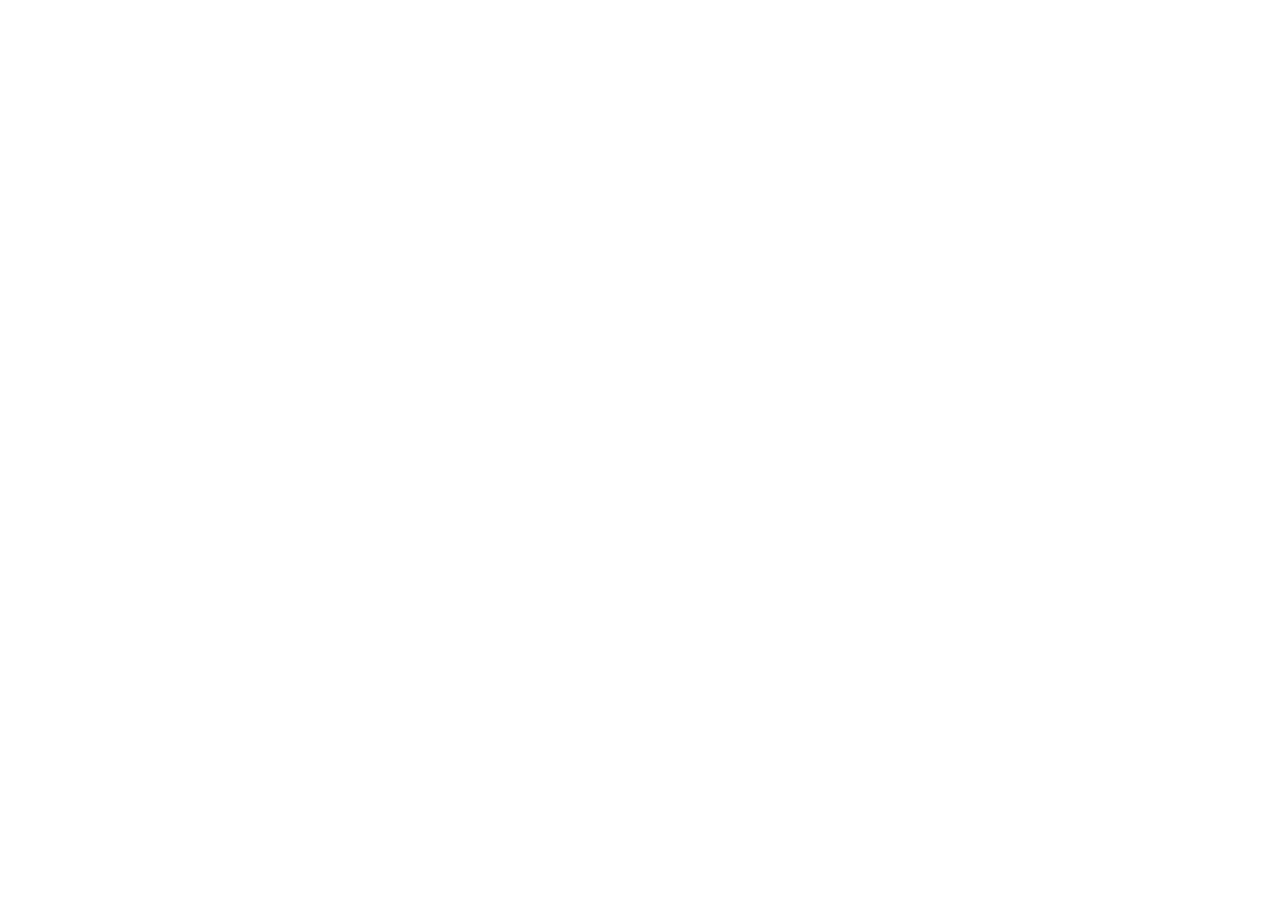
==== park.html @ 5f4cd7d2 "update css" ====
<!DOCTYPE html>
<html lang="en">
<head>
    <meta charset="UTF-8">
    <meta name="viewport" content="width=device-width, initial-scale=1.0">
    <title> Attractiepark Efteling - Bezoek een Wereld vol Wonderen</title>
    <link rel="shortcut icon" href="./images/favicon.png" type="image/x-icon">
</head>
<body>
    
</body>
</html>
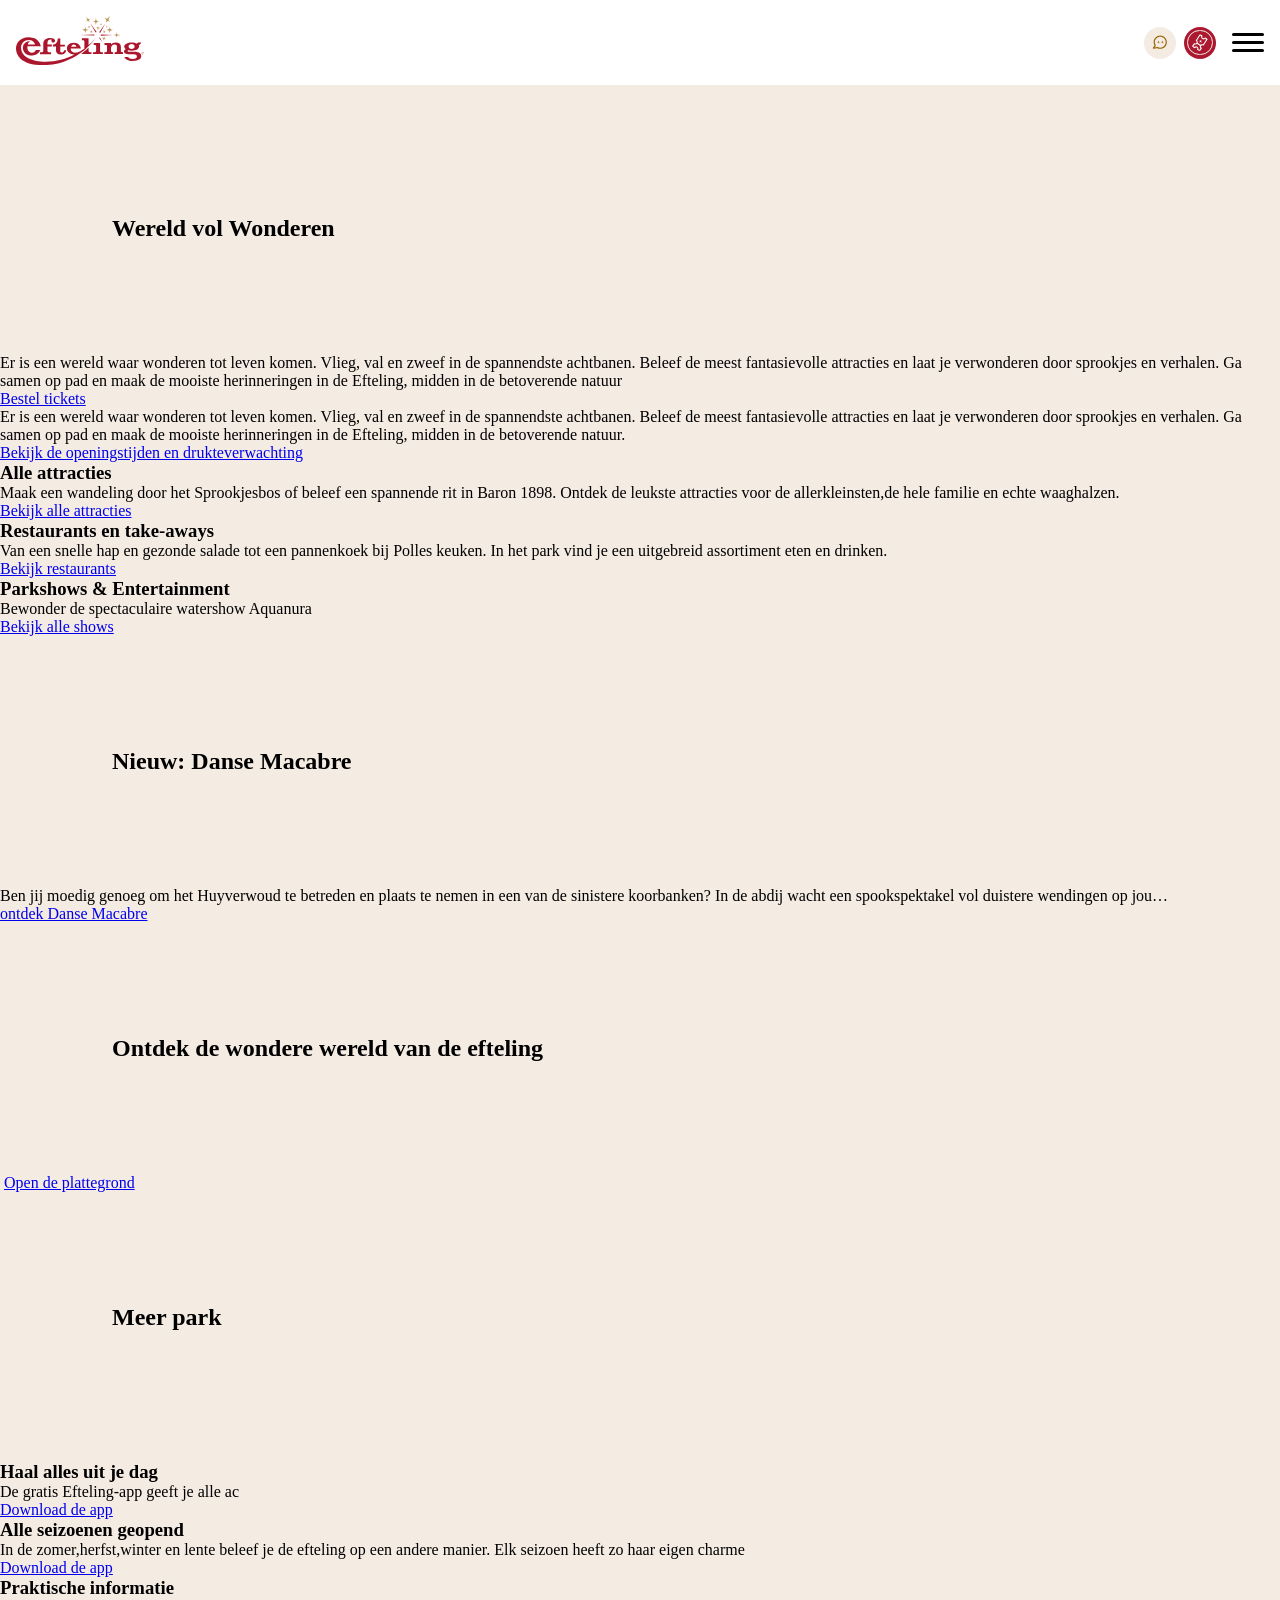
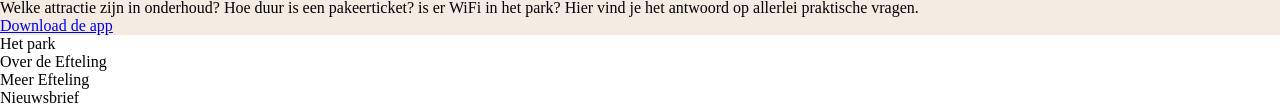
==== commit c9afc1f0: "update html" ====
--- a/park.html
+++ b/park.html
@@ -5,8 +5,112 @@
     <meta name="viewport" content="width=device-width, initial-scale=1.0">
     <title> Attractiepark Efteling - Bezoek een Wereld vol Wonderen</title>
     <link rel="shortcut icon" href="./images/favicon.png" type="image/x-icon">
+    <link rel="stylesheet" href="./styles/style.css">
 </head>
 <body>
+    <header>
+        <nav>
+          <a href="./">
+            <svg class="NavigationMobile_logo__nAhSs" xmlns="http://www.w3.org/2000/svg" viewBox="0 0 808.1 310.1" aria-label="Efteling Logo"><path d="M800.3 225c4.4 0 7.9 3.5 7.9 7.9s-3.5 7.9-7.9 7.9-7.9-3.5-7.9-7.9c0-4.3 3.5-7.9 7.9-7.9zm0 14.9c3.9 0 6.8-3.1 6.8-7 0-3.8-3-6.9-6.8-6.9-3.9 0-6.8 3.1-6.8 7-.1 3.8 2.9 6.9 6.8 6.9zm.1-6.5h-2v4.2h-1.1v-9.4h3.6c2.1 0 3.1.9 3.1 2.6 0 1.6-1.1 2.4-2.4 2.6l2.8 4.2h-1.3l-2.7-4.2zm-2-.9h2.3c1.2 0 2.2-.3 2.2-1.7 0-1.3-1.1-1.7-2.2-1.7h-2.3v3.4z" fill="#ac1f2d"></path><path d="M465.7 228.3h11v12h-65.3c16.1-11.6 28.8-23 47-40.9v21.3c-.1 4.2 3.5 7.6 7.3 7.6zm-314.2 12.6h69.3v-12.1h-14.5c-4.4 0-7.6-3.5-7.6-7.7v-28.4h27.4v-12h-27.4v-12.4c0-16.1 13.1-19.6 18.2-19.6 3.8 0 6.5 1 8 1.9-1 1.7-1.5 3.7-1.5 5.8 0 6.4 5.2 11.6 11.6 11.6 6.4 0 11.6-5.2 11.6-11.6 0-2.5-.8-4.7-2.1-6.6-2.9-5.3-11.3-11-28-11-21.4 0-44.5 9.5-44.2 36.3v46.1c0 2.7-2.3 7.6-7.7 7.6h-12.9v12.1zm81.7-47.9h19.3v26.8c0 11.6 10 23.9 28.6 23.9 20.1 0 35.3-11.3 35.3-26.3V216h-12.2l-.2 1.2c-.1.5-1.9 13-15.8 13-5.2 0-8.6-4.2-8.6-8.1V193c2.4 0 29.1.1 29.1.1V181h-29.1v-38.7h-3.3l-12.4-.1c-1.7 30.4-17.9 38.3-30.8 38.9V193zm557.7 61.5c-.5 26.2-41.5 29.7-57.4 29.3-21.8-.6-47.9-10.2-48.4-25.2h23.8c2.2 9 15.4 12.2 25.5 12.2 17.1 0 29-3.7 29-15.6 0-9-7.8-13.7-19.3-13.7-9.6-.1-27.5 0-35.4 0-22.4 0-27.1-10.6-27.1-18.3 0-10.3 11.7-14 11.7-14-6.2-3.9-10-10.1-10-16.2 0-14.5 21-26.3 47-26.3 12.8 0 24.3 2.9 32.8 7.5 0 0 .2.1.5.3 4.1-2.5 6.7-6.4 6.7-6.4h21.3s-3.9 9.9-16.2 17.8c1.1 2.1 1.8 4.5 1.8 7 0 14.5-15.7 26.3-47 26.3-7.7 0-15-1.1-21.5-2.9-5.3 1.5-5.2 9 2 9.2 8.7.2 20 .3 34.2.3 38.8-.1 46.3 15.3 46 28.7zm-80.2-61.8c0 8.5 8.6 15.4 19.3 15.4 10.6 0 19.3-6.9 19.3-15.4s-8.7-15.4-19.3-15.4c-10.6 0-19.3 6.9-19.3 15.4zM175.8 310C11 311.8.1 227.8 0 203.2c-.1-24.3 17.9-69.7 81.6-69.7 66 0 75.1 55.6 75 57.3H72.5c-4.3 30.2 13.8 41.8 28.9 41.8 11.2 0 20.8-8 24.1-17.3h27.9c-6.9 18.8-26.1 34.4-50.7 34.4-41.6 0-60.4-25.8-59.1-50.8 1.8-35.3 35.7-41.7 45.8-39.4-11.1 6-14.4 16.1-15.3 19.7h45.4c-.5-4.9-8.3-27.7-38.7-27.7-27.5 0-48.5 20-48.9 46.6-1.5 91.5 147.5 90.7 143.3 90.8 75.8 2 140.1-18.1 191.3-44.1l3.5-1.6c-3.5 1.6-48.5-2.6-48.5-37.6 0-17.1 9.8-37 44.3-37 38.7 0 43.3 34.4 43.3 34.8l.2 1.5h-63.4c0 .4-.1.9-.1 1.3 0 17.8 14.1 23.5 26.2 25.2 0 0 16 1.9 30.1-6.6 4.7-2.8 28.4-19.5 29.6-20.3V160c0-3.5-2.8-7.6-7.6-7.6h-7.9v-11.7H458l.1 43.1c29.3-25.3 45.1-45.5 45.1-45.5S393.2 307.8 175.8 310zm172.3-116.3h33.6c-1.2-3.8-5.5-14.3-16.2-14.3-12.3 0-16.2 10.5-17.4 14.3zm314.1 26.9v-27.7c0-14.8-13.1-25.1-33.1-25.1-15.6 0-24.9 7.5-29.1 11.5-.1-3.2-.4-8.8-.4-8.8h-41.1v12.3h8.6c4.5 0 7.6 3.6 7.6 7.6v30.3c0 3.7-3.2 7.6-7.6 7.6h-9.5v11.9h56v-12h-6.1c-4.2 0-7.6-3.5-7.6-7.6v-17.3c0-12.6 10.4-22.9 23.3-22.9 12.1 0 13.9 9.3 14 10.5v29.9c0 3.8-3.2 7.4-7.6 7.4h-6.9v12h53.1v-11.9h-5.7c-4.6 0-7.9-3.4-7.9-7.7zm-131.3-.1v-49.9h-40.6l.1 12.1h7.8c4.7 0 7.7 3.9 7.7 7.6v30.3c0 4-3.5 7.6-7.3 7.6h-12.8v12h63.1v-12h-10.6c-2.8 0-7.4-2.3-7.4-7.7zm-1-85.5c-1.5 1.5-3.2 2.7-5 3.7l20.5 27.3-15.5-31zm-62.5-91.3l35.6 60.5c1.9-1.5 4.1-2.6 6.5-3.3l-42.1-57.2zm68 80.7l76.1-3.9-76-3.4c.2 1.1.3 2.3.3 3.5 0 1.3-.1 2.5-.4 3.8zm-40.3-7.2l-90.3 3.2 90.2 3.3c-.2-1-.3-2-.3-3.1.2-1.2.3-2.3.4-3.4zm35.7-10.1L564 47l-39 55.5c2.2 1.2 4.1 2.7 5.8 4.6z" fill="#ac162c"></path><path d="M615.4 120.5l14.1-3.1c1.8-.5 2.3-2 3.7-6.7l1.7-7.3 1.5 7.4c1.2 4.8 4 6.3 5.7 6.8l16.1 3.2-16.2 2.7c-1.8.4-4.6 1.8-5.9 6.6l-1.7 7.2-1.5-7.3c-1.2-4.9-1.7-6.2-3.4-6.7l-14.1-2.8zM440.7 34.4l7.1-2.5c4.8-1.5 6.3-1.9 7.6-.7l9.1 8.6-4.1-11.8c-.5-1.8.4-2.9 3.8-6.5l5.2-5.3-7 2.5c-4.8 1.5-7.5-.1-8.8-1.4l-11.1-12 6.2 15.2c.5 1.8.8 4.9-2.6 8.6l-5.4 5.3zm130.1-5.8l-4 14 10.1-10c1.7-1.6 4.1-1.9 9.3.4l8.7 3.2-6.5-6.6c-4.2-4.6-3.7-8.5-3-10.7L593.3 0l-14 14.9c-1.7 1.6-5.1 3.5-11 1.6l-8.8-3.3 6.6 6.7c3.7 3.7 5.3 5.7 4.7 8.7zM437.5 65.2c-2 19.4-3.6 21-22.9 22.9 19.4 2 21 3.6 22.9 23 2-19.4 3.6-21 23-23-19.4-2-21-3.6-23-22.9zm154.4 0c-2 19.4-3.6 21-22.9 22.9 19.4 2 21 3.6 22.9 23 2-19.4 3.6-21 23-23-19.4-2-21-3.6-23-22.9zm-87.4-54.8c-2.1 20.3-3.8 22-24.1 24.1 20.3 2.1 22 3.8 24.1 24.1 2.1-20.3 3.8-22 24.1-24.1-20.3-2.1-22-3.8-24.1-24.1zm57.4 117.7c-6.9 11.3-8.3 11.8-20.8 7.4 11.3 6.9 11.8 8.3 7.4 20.8 6.9-11.3 8.3-11.8 20.8-7.4-11.3-6.9-11.8-8.3-7.4-20.8zm-80.2-41.4c-5.8 9.9-7.1 10.4-17.9 6.7 9.9 5.8 10.4 7.1 6.7 17.9 5.8-9.9 7.1-10.4 17.9-6.7-9.9-5.8-10.4-7-6.7-17.9zm63.1 17.9c10.9-3.7 12.1-3.2 18 6.7-3.7-10.9-3.2-12.1 6.7-17.9-10.9 3.7-12.1 3.2-17.9-6.7 3.5 10.9 3.1 12.1-6.8 17.9zm3.4-51.8c-9.2-1-9.9-1.7-10.8-10.9-1 9.2-1.7 9.9-10.9 10.8 9.2 1 9.9 1.7 10.8 10.9 1-9.2 1.7-9.9 10.9-10.8zm35.5 15.5c-8.4-.9-9.1-1.6-9.9-10-.9 8.4-1.6 9.1-10 9.9 8.4.9 9.1 1.6 9.9 10 .9-8.4 1.6-9.1 10-9.9zm-111.5.9c-9.2-1-9.9-1.7-10.8-10.9-1 9.2-1.7 9.9-10.9 10.8 9.2 1 9.9 1.7 10.8 10.9 1-9.2 1.7-9.9 10.9-10.8zm45.2-9.9c-1.4 13.1-2.5 14.2-15.7 15.5 13.1 1.4 14.2 2.5 15.5 15.7 1.4-13.2 2.5-14.2 15.7-15.5-13.2-1.4-14.2-2.5-15.5-15.7z" fill="#be955b"></path></svg>
+          </a>
+          <ul>
+            <li>
+              <button>
+                <svg xmlns="http://www.w3.org/2000/svg" viewBox="0 0 24 24" role="presentation" fill="currentColor" data-testid="icon-chat" class="Icon_icon__Mvz3W Icon_iconSizeM__lfCds"><path d="M10.34 8.75c-.22 1.96-.38 2.12-2.34 2.31 1.96.21 2.12.37 2.3 2.34.22-1.96.38-2.12 2.34-2.31-1.96-.21-2.12-.37-2.3-2.34m4.92.04c-.22 1.96-.38 2.12-2.34 2.31 1.96.21 2.12.37 2.3 2.34.22-1.96.38-2.12 2.34-2.31-1.96-.21-2.12-.37-2.3-2.34"></path><path d="M12.56 3C8.01 3 4.3 6.71 4.3 11.27c0 1.46.38 2.88 1.11 4.13l-2.25 2.92c-.19.25-.21.58-.05.85.14.23.38.36.64.36.04 0 .09 0 .13-.01l4.93-.89c1.16.59 2.45.9 3.75.9 4.56 0 8.27-3.71 8.27-8.27S17.12 3 12.56 3m0 15.03c-1.14 0-2.27-.29-3.27-.84a.8.8 0 0 0-.36-.09c-.04 0-.09 0-.13.01l-3.27.59 1.38-1.8c.2-.25.21-.61.03-.87a6.73 6.73 0 0 1-1.14-3.76c0-3.73 3.04-6.77 6.77-6.77s6.77 3.04 6.77 6.77-3.04 6.77-6.77 6.77z"></path></svg>
+              </button>
+            </li>
+            <li>
+              <button>
+              <svg xmlns="http://www.w3.org/2000/svg" viewBox="0 0 24 24"  focusable="false"   role="presentation" fill="currentColor" data-testid="icon-ticket" class="Icon_icon__Mvz3W Icon_iconSizeM__lfCds">
+                <path fill-rule="evenodd" d="m19.785 4.653 2.66 1.7.01-.02c.35.23.45.69.23 1.04l-5.19 8.12c-.22.35-.68.46-1.02.24a1.86 1.86 0 0 0-2.59.56c-.27.42-.36.91-.25 1.4.1.49.39.9.81 1.17a.75.75 0 0 1 .23 1.04l-2.38 3.72a.75.75 0 0 1-.47.33c-.05.02-.11.02-.16.02-.14 0-.28-.04-.4-.12l-2.67-1.71a.746.746 0 0 1-.27-.96c.35-.72.3-1.6-.24-2.18-.83-.89-2.21-.75-2.88.19-.23.31-.67.37-.99.16l-2.67-1.71a.76.76 0 0 1-.23-1.04l2.38-3.7c.22-.35.68-.46 1.02-.24a1.86 1.86 0 0 0 2.59-.56c.27-.42.36-.91.25-1.4s-.4-.91-.83-1.18a.75.75 0 0 1-.21-1.03l5.19-8.12a.74.74 0 0 1 1.03-.23l2.66 1.71c.34.22.46.68.24 1.02-.57.86-.32 2.02.55 2.58.42.27.91.36 1.4.25s.9-.4 1.17-.82a.74.74 0 0 1 1.03-.23m-9.29 16.93.08.05h-.01c.47.3 1.1.16 1.4-.31l.68-1.06c.22-.33.23-.75 0-1.09s-.4-.73-.49-1.15q-.12-.54-.06-1.08c.05-.5-.15-.98-.57-1.25l-2.71-1.73c-.42-.28-.94-.26-1.37 0-.3.18-.64.32-1 .4-.42.09-.84.11-1.25.04a1 1 0 0 0-.99.45l-.68 1.07c-.3.47-.16 1.1.31 1.4l.08.05c.33.21.73.22 1.06.02a3.37 3.37 0 0 1 3.54.04c1.1.7 1.66 1.96 1.52 3.2-.04.38.14.75.46.95m5.48-7.6c.39.06.78-.12.99-.45v-.01l3.49-5.46c.3-.47.16-1.1-.31-1.4a.96.96 0 0 0-1.09 0 3.37 3.37 0 0 1-3.68.04 3.35 3.35 0 0 1-1.51-3.35c.06-.39-.12-.78-.45-1-.47-.3-1.1-.16-1.4.31l-3.49 5.46c-.22.33-.23.75 0 1.09s.4.73.49 1.15q.12.54.06 1.08c-.05.5.15.98.57 1.25l2.71 1.73c.42.28.94.26 1.37 0 .3-.18.64-.32 1-.4.42-.09.84-.11 1.25-.04M10.5 8.381c2.246 1.154 2.531 1.092 4.12-.881-1.155 2.246-1.093 2.543.88 4.12-2.246-1.155-2.531-1.093-4.12.88 1.155-2.246 1.093-2.543-.88-4.12" clip-rule="evenodd"></path>
+              </svg>
+            </button>
+            </li>
+          </ul>
+          <!-- Hamburger button -->
+          <button>
+            <!-- Streepjes voor de hamburgermenu -->
+            <span>
+            </span>
+            <span>
+            </span>
+            <span>
+            </span>
+          </button>
+        </nav>
+      
+        </header>
     
 </body>
+<body>
+    <img src="" alt="">
+    
+    <h2>Wereld vol Wonderen</h2>
+    <p> Er is een wereld waar wonderen tot leven komen. Vlieg, val en zweef in de spannendste achtbanen. Beleef de meest fantasievolle attracties en laat je verwonderen door sprookjes en verhalen. Ga samen op pad en maak de mooiste herinneringen in de Efteling, midden in de betoverende natuur </p>
+        <a href="https://example.com">Bestel tickets</a>
+        <img src="" alt="">
+        <P>Er is een wereld waar wonderen tot leven komen. Vlieg, val en zweef in de spannendste achtbanen. Beleef de meest fantasievolle attracties en laat je verwonderen door sprookjes en verhalen. Ga samen op pad en maak de mooiste herinneringen in de Efteling, midden in de betoverende natuur.</P>
+        <a href="https://example.com">Bekijk de openingstijden en drukteverwachting</a>
+    
+        <img src="" alt="">
+        <h3>Alle attracties</h3>
+        <P>Maak een wandeling door het Sprookjesbos of beleef een spannende rit in Baron 1898. Ontdek de leukste attracties voor de allerkleinsten,de hele familie en echte waaghalzen.</P>
+        <a href="https://example.com">Bekijk alle attracties</a>
+    
+        <img src="" alt="">
+        <h3>Restaurants en take-aways</h3>
+        <p>Van een snelle hap en gezonde salade tot een pannenkoek bij Polles keuken. In het park vind je een uitgebreid assortiment eten en drinken.</p>
+        <a href="https://example.com">Bekijk restaurants</a>
+    
+        <img src="" alt="">
+        <h3>Parkshows & Entertainment </h3>
+        <p>Bewonder de spectaculaire watershow Aquanura </p>
+        <a href="https://example.com">Bekijk alle shows</a>
+    
+        <img src="" alt="">
+        <h2>Nieuw: Danse Macabre</h2>
+        <p>Ben jij moedig genoeg om het Huyverwoud te betreden en plaats te nemen in een van de sinistere koorbanken? In de abdij wacht een spookspektakel vol duistere wendingen op jou…</p>
+        <a href="https://example.com">ontdek Danse Macabre</a>
+    
+    
+    
+    
+    
+    
+        <h2>Ontdek de wondere wereld van de efteling</h2>
+        <img src="" alt="">
+        <a href="https://example.com">Open de plattegrond</a>
+    
+        <h2> Meer park</h2>
+    
+     <img src="" alt="">
+    <h3>Haal alles uit je dag</h3>
+    <p>De gratis Efteling-app geeft je alle ac</p>
+    <a href="https://example.com">Download de app</a>
+    
+    <img src="" alt="">
+    <h3>Alle seizoenen geopend</h3>
+    <p>In de zomer,herfst,winter en lente beleef je de efteling op een andere manier. Elk seizoen heeft zo haar eigen charme</p>
+    <a href="https://example.com">Download de app</a>
+    
+    <img src="" alt="">
+    <h3>Praktische informatie</h3>
+    <p>Welke attractie zijn in onderhoud? Hoe duur is een pakeerticket? is er WiFi in het park? Hier vind je het antwoord op allerlei praktische vragen.</p>
+    <a href="https://example.com">Download de app</a>
+    </body>
+    
+    <footer>
+        <section>
+            <ul>
+              <li><a>Het park</a></li>
+              <li><a>Over de Efteling</a></li>
+              <li><a>Meer Efteling</a></li>
+              <li><a>Nieuwsbrief</a></li>
+            </ul>
+          </section>
+    </footer>
+    
+    
+    
+    
 </html>
--- a/styles/style.css
+++ b/styles/style.css
@@ -0,0 +1,143 @@
+/**************/
+/* CSS REMEDY */
+/**************/
+*,
+*::after,
+*::before {
+  box-sizing: border-box;
+  margin: 0;
+  padding: 0;
+}
+
+h2 {
+  margin: 7rem;
+}
+
+/*********************/
+/* CUSTOM PROPERTIES */
+/*********************/
+:root {
+  /* startje */
+  --color-text: #111;
+  --color-background: #eee;
+  --color-gold: #996605;
+  --color-beige: #fcf5ed;
+}
+
+img {
+  max-width: 100%;
+}
+
+section:nth-of-type(1) figure img {
+  width: 40vw;
+}
+
+section article:nth-of-type(1) img ul {
+  padding: 0;
+}
+
+li {
+  list-style-type: none;
+}
+section:nth-of-type(2) figure img {
+  width: 40vw;
+}
+
+/****************/
+/* JOUW STYLING */
+/****************/
+
+/* jouw code */
+
+body {
+  background-color: #f4ebe3;
+}
+footer {
+  background-color: white;
+}
+
+header nav {
+  display: flex;
+  width: 100%;
+  background-color: var(--color-background);
+  align-items: center;
+  padding: 1rem;
+  background-color: white;
+}
+header nav a {
+  width: 8rem;
+  display: block;
+}
+
+header nav ul {
+  display: flex;
+  margin-left: auto;
+  gap: 0.5rem;
+}
+
+header nav ul li button {
+  width: 2rem;
+  border: none;
+  display: flex;
+  align-items: center;
+}
+header nav ul li button {
+  border-radius: 30px;
+  padding: 0.2rem;
+}
+
+header nav ul li:nth-of-type(1) button {
+  background-color: #f4ebe3;
+}
+header nav ul li:nth-of-type(2) button {
+  background-color: #ac182d;
+}
+header nav ul li button svg {
+  padding: 0.2rem;
+  border-radius: 30px;
+}
+header nav ul li:nth-of-type(2) button svg {
+  fill: white;
+  border: solid 1px var(--color-background);
+}
+header nav ul li:nth-of-type(1) button svg {
+  fill: var(--color-gold);
+}
+header nav > button {
+  width: 2rem;
+  aspect-ratio: 1/1;
+  margin-left: 1rem;
+  display: flex;
+  flex-direction: column;
+  justify-content: center;
+  gap: 0.3rem;
+  background-color: transparent;
+  border: none;
+}
+header nav > button span {
+  display: block;
+  width: 100%;
+  height: 0.2rem;
+  background-color: black;
+  border-radius: 1rem;
+}
+figure {
+  display: flex;
+  gap: 1rem;
+}
+section:nth-of-type(2) ul {
+  display: flex;
+  overflow: scroll;
+  gap:3rem;
+  
+}
+section:nth-of-type(2) ul li {
+	width: 20rem;
+	flex-shrink: 0;
+  }
+
+section:nth-of-type(2) ul li img {
+height: 10rem;
+width: 100%;
+object-fit: cover;
+}
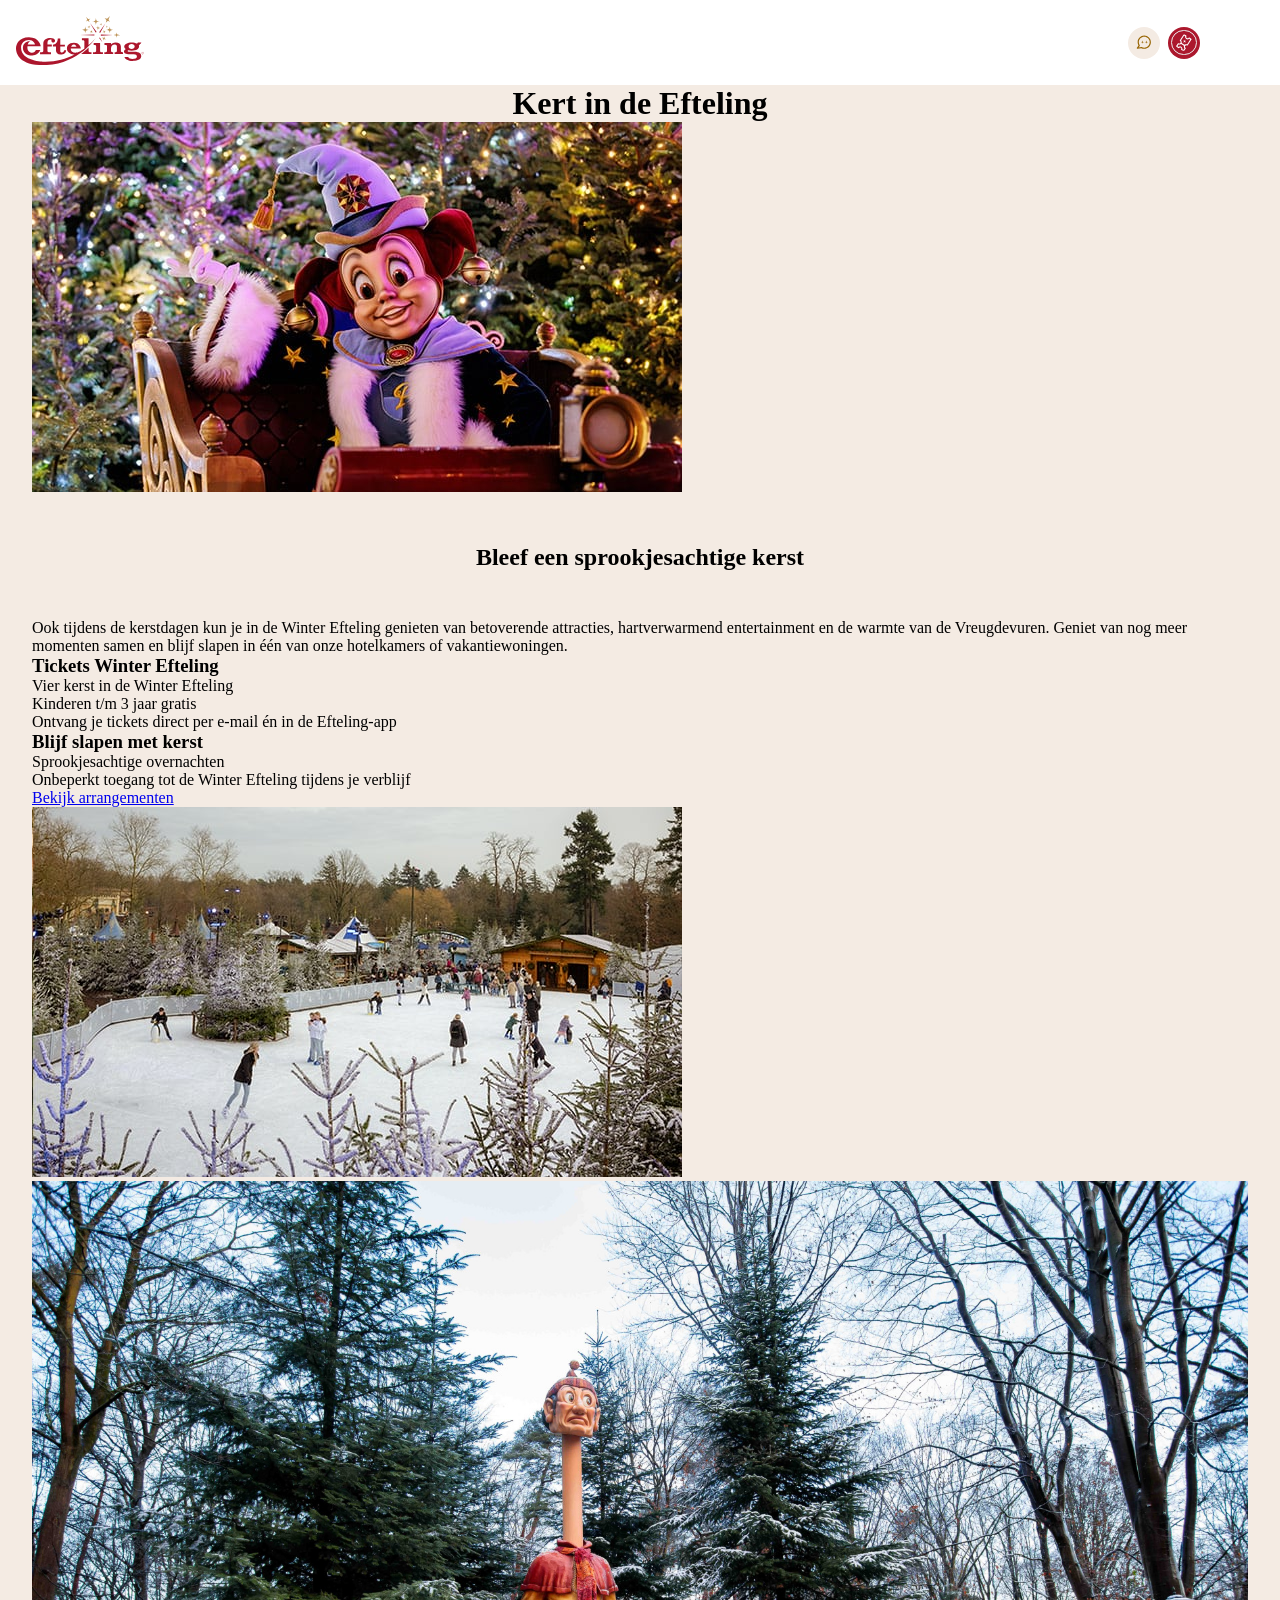
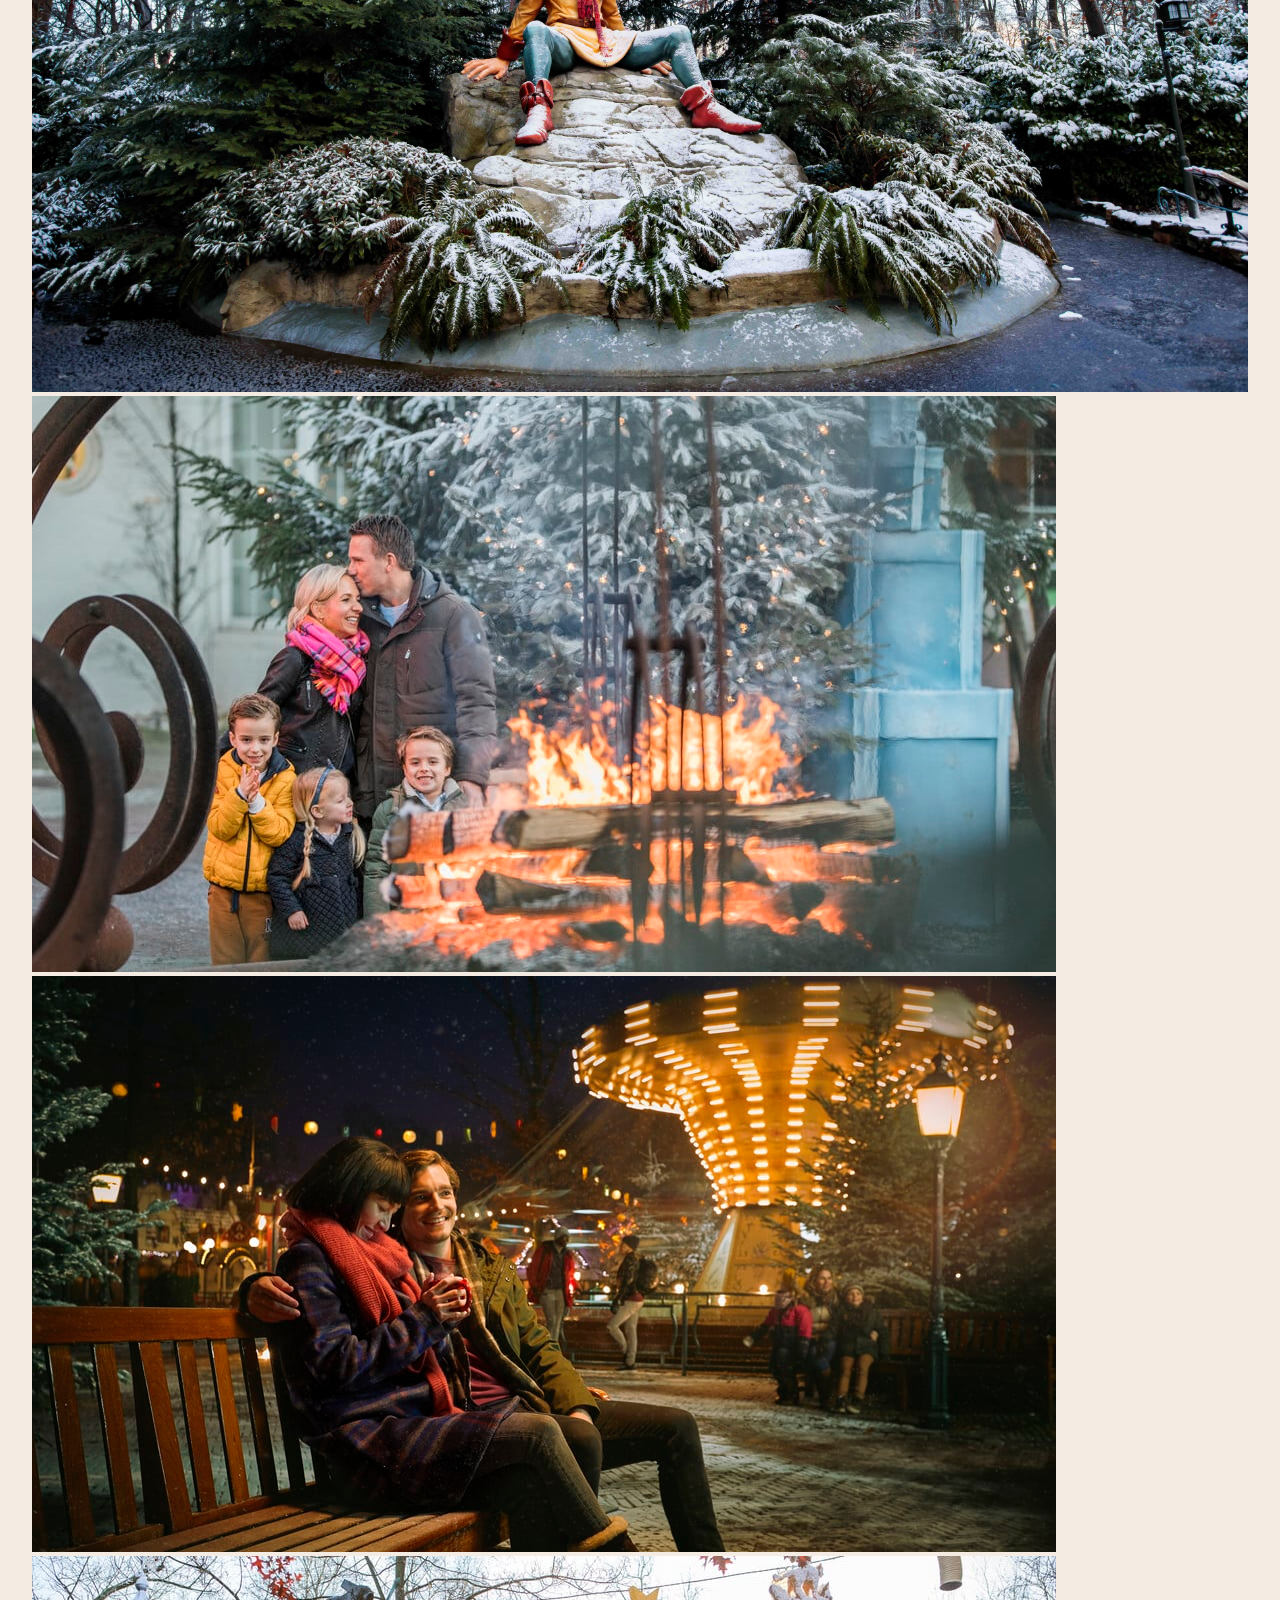
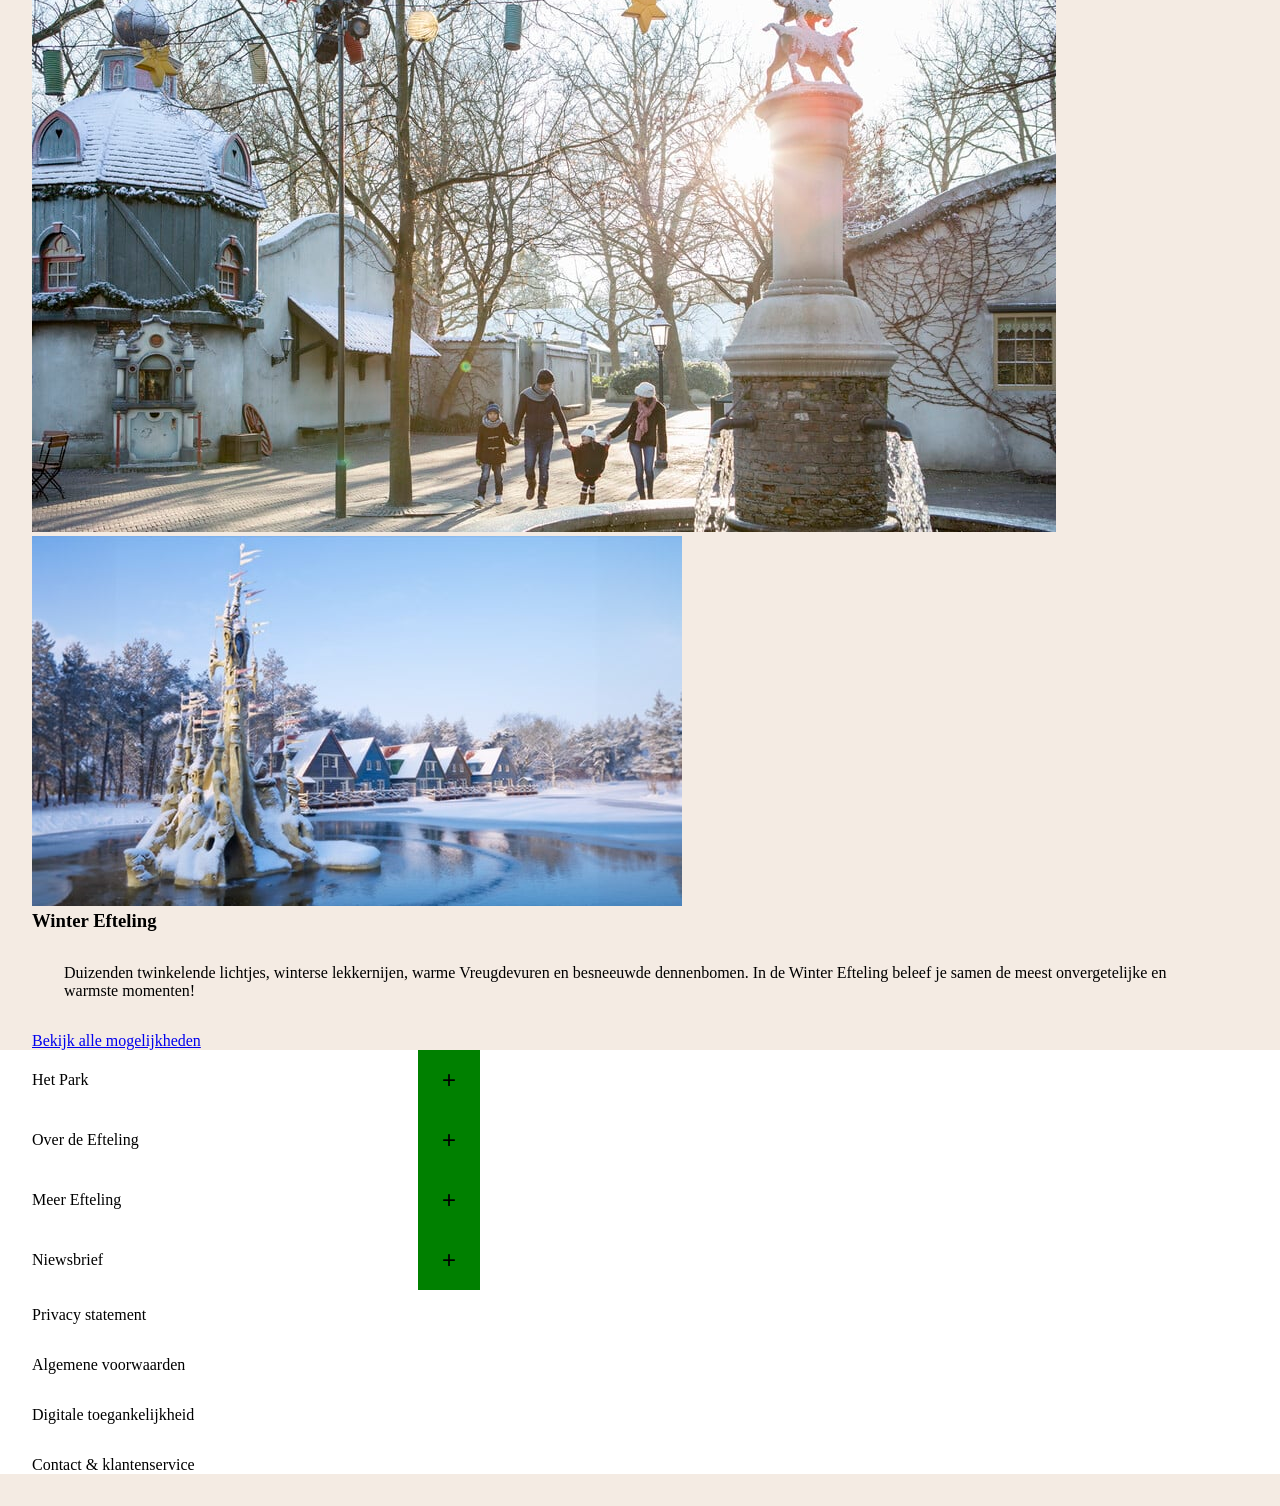
==== commit 5b0d3128: "update html" ====
--- a/park.html
+++ b/park.html
@@ -7,7 +7,7 @@
     <link rel="shortcut icon" href="./images/favicon.png" type="image/x-icon">
     <link rel="stylesheet" href="./styles/style.css">
 </head>
-<body>
+<body class="kerstefteling">
     <header>
         <nav>
           <a href="./">
@@ -41,76 +41,129 @@
       
         </header>
     
-</body>
-<body>
-    <img src="" alt="">
+
+<body class="eftelingkerst">
+   <main>
+
+<h1> Kert in de Efteling</h1>
+<img src="images/efteling-pardoes.jpeg" alt="" />
+
+<section>
+<h2> Bleef een sprookjesachtige kerst </h2>
+<p>
+  Ook tijdens de kerstdagen kun je in de Winter Efteling genieten van betoverende attracties, hartverwarmend entertainment en de warmte van de Vreugdevuren. Geniet van nog meer momenten samen en blijf slapen in één van onze hotelkamers of vakantiewoningen.
+</p>
+
+<article>
+<h3> Tickets Winter Efteling</h3>
+<p>Vier kerst in de Winter Efteling<p>
+  <p>Kinderen t/m 3 jaar gratis</p>
+  <p>Ontvang je tickets direct per e-mail én in de Efteling-app</p>
+</article>
+
+<article></article>
+  <h3>Blijf slapen met kerst</h3>
+  <p> Sprookjesachtige overnachten</p>
+  <p>Onbeperkt toegang tot de Winter Efteling tijdens je verblijf</p>
+  <a href="https://example.com">Bekijk arrangementen</a>
+</article>
+</section>
+
+<Section>
+  <img src="images/efteling-ijsbaan.jpg" alt="" />
+  <img src="images/efteling-langnek.jpg" alt="" />
+  <img src="images/efteling-kampvuur.jpeg" alt="" />
+  <img src="images/efteling-samen.jpeg" alt="" />
+  <img src="images/efteling-familie.jpg" alt="" />
+  <img src="images/efteling-huizen.jpg" alt="" />
+</Section>
+
+<section>
+<h3>Winter Efteling</h3>
+<p>Duizenden twinkelende lichtjes, winterse lekkernijen, warme Vreugdevuren en besneeuwde dennenbomen. In de Winter Efteling beleef je samen de meest onvergetelijke en warmste momenten!</p>
+<a href="https://example.com">Bekijk alle mogelijkheden</a>
+</section>
+   </main>
+   
     
-    <h2>Wereld vol Wonderen</h2>
-    <p> Er is een wereld waar wonderen tot leven komen. Vlieg, val en zweef in de spannendste achtbanen. Beleef de meest fantasievolle attracties en laat je verwonderen door sprookjes en verhalen. Ga samen op pad en maak de mooiste herinneringen in de Efteling, midden in de betoverende natuur </p>
-        <a href="https://example.com">Bestel tickets</a>
-        <img src="" alt="">
-        <P>Er is een wereld waar wonderen tot leven komen. Vlieg, val en zweef in de spannendste achtbanen. Beleef de meest fantasievolle attracties en laat je verwonderen door sprookjes en verhalen. Ga samen op pad en maak de mooiste herinneringen in de Efteling, midden in de betoverende natuur.</P>
-        <a href="https://example.com">Bekijk de openingstijden en drukteverwachting</a>
+   
     
-        <img src="" alt="">
-        <h3>Alle attracties</h3>
-        <P>Maak een wandeling door het Sprookjesbos of beleef een spannende rit in Baron 1898. Ontdek de leukste attracties voor de allerkleinsten,de hele familie en echte waaghalzen.</P>
-        <a href="https://example.com">Bekijk alle attracties</a>
-    
-        <img src="" alt="">
-        <h3>Restaurants en take-aways</h3>
-        <p>Van een snelle hap en gezonde salade tot een pannenkoek bij Polles keuken. In het park vind je een uitgebreid assortiment eten en drinken.</p>
-        <a href="https://example.com">Bekijk restaurants</a>
-    
-        <img src="" alt="">
-        <h3>Parkshows & Entertainment </h3>
-        <p>Bewonder de spectaculaire watershow Aquanura </p>
-        <a href="https://example.com">Bekijk alle shows</a>
-    
-        <img src="" alt="">
-        <h2>Nieuw: Danse Macabre</h2>
-        <p>Ben jij moedig genoeg om het Huyverwoud te betreden en plaats te nemen in een van de sinistere koorbanken? In de abdij wacht een spookspektakel vol duistere wendingen op jou…</p>
-        <a href="https://example.com">ontdek Danse Macabre</a>
+   <footer>
+    <section>
+      <details>
+        <summary>Het Park
+         <button>+</button>
+        </summary>
+         <ul>  
+           <li><a href="/">Attracties</a></li>
+           <li><a href="/">Openingstijden & drukte</a></li>
+           <li><a href="/">Prijsinformatie</a></li>
+           <li><a href="/">Abonnementen</a></li>
+           <li><a href="/">Groepe & schoolreizen</a></li>
+         </ul>
+     </details>
+    </section>
+
+    <section>
+      <details>
+        <summary>Over de Efteling 
+         <button>+</button>
+        </summary>
+         <ul>  
+           <li><a href="/">Ons verhaal</a></li>
+           <li><a href="/">Geschiedenis</a></li>
+           <li><a href="/">Organisatie</a></li>
+           <li><a href="/">Werken bij de Efteling</a></li>
+           <li><a href="/">Auditieoproepen</a></li>
+           <li><a href="/">Vacatures</a></li>
+           <li><a href="/">Adres & route</a></li>
+           <li><a href="/">Pers</a></li>
+          
+         </ul>
+     </details>
+    </section>
+    <section>
+      <details>
+        <summary>Meer Efteling
+         <button>+</button>
+        </summary>
+         <ul>  
+           <li><a href="/">Efteling Theater</a></li>
+           <li><a href="/">Efteling Evenementen </a></li>
+           <li><a href="/">Efteling Kids website</a></li>
+           <li><a href="/">Efteling Kids radio</a></li>
+           <li><a href="/">Efteling Kids radio</a></li>
+           <li><a href="/">Efteling apps</a></li>
+           <li><a href="/">Efteling Blog</a></li>
+         </ul>
+     </details>
+    </section>
+
+    <section>
+      <details>
+        <summary>Niewsbrief
+         <button>+</button>
+        </summary>
+         <ul>  
+           <li><p href="/">Het parkt</p></li>
+           <li><a href="/">Over de Efteling</a></li>
+           <li><a href="/">Meer Efteling</a></li>
+           <li><a href="/">Niewsbrief</a></li>
+         </ul>
+     </details>
+    </section>
+
+    <section>
+      <ul>
+      <li><a>Privacy statement</a></li>
+      <li><a>Algemene voorwaarden</a></li>
+      <li><a>Digitale toegankelijkheid</a></li>
+      <li><a>Contact & klantenservice</a></li>
+    </ul>
+    </section>
+  </footer>
     
     
     
-    
-    
-    
-        <h2>Ontdek de wondere wereld van de efteling</h2>
-        <img src="" alt="">
-        <a href="https://example.com">Open de plattegrond</a>
-    
-        <h2> Meer park</h2>
-    
-     <img src="" alt="">
-    <h3>Haal alles uit je dag</h3>
-    <p>De gratis Efteling-app geeft je alle ac</p>
-    <a href="https://example.com">Download de app</a>
-    
-    <img src="" alt="">
-    <h3>Alle seizoenen geopend</h3>
-    <p>In de zomer,herfst,winter en lente beleef je de efteling op een andere manier. Elk seizoen heeft zo haar eigen charme</p>
-    <a href="https://example.com">Download de app</a>
-    
-    <img src="" alt="">
-    <h3>Praktische informatie</h3>
-    <p>Welke attractie zijn in onderhoud? Hoe duur is een pakeerticket? is er WiFi in het park? Hier vind je het antwoord op allerlei praktische vragen.</p>
-    <a href="https://example.com">Download de app</a>
-    </body>
-    
-    <footer>
-        <section>
-            <ul>
-              <li><a>Het park</a></li>
-              <li><a>Over de Efteling</a></li>
-              <li><a>Meer Efteling</a></li>
-              <li><a>Nieuwsbrief</a></li>
-            </ul>
-          </section>
-    </footer>
-    
-    
-    
-    
+  </body>  
 </html>
--- a/styles/style.css
+++ b/styles/style.css
@@ -8,9 +8,310 @@
   margin: 0;
   padding: 0;
 }
-
+header {
+  position: relative;
+}
+body {
+  background-color: #f4ebe3;
+}
+header nav:nth-of-type(1) {
+  display: flex;
+  width: 100%;
+  background-color: var(--color-background);
+  align-items: center;
+  padding: 1rem;
+  background-color: white;
+}
+header nav:nth-of-type(1) a {
+  width: 8rem;
+  display: block;
+}
+
+header nav:nth-of-type(1) ul {
+  display: flex;
+  margin-left: auto;
+  gap: 0.5rem;
+}
+
+header nav:nth-of-type(1) ul li button {
+  width: 2rem;
+  border: none;
+  display: flex;
+  align-items: center;
+}
+header nav:nth-of-type(1) ul li button {
+  border-radius: 30px;
+  padding: 0.2rem;
+}
+
+header nav:nth-of-type(1) ul li:nth-of-type(1) button {
+  background-color: #f4ebe3;
+}
+header nav:nth-of-type(1) ul li:nth-of-type(2) button {
+  background-color: #ac182d;
+}
+header nav:nth-of-type(1) ul li button svg {
+  padding: 0.2rem;
+  border-radius: 30px;
+}
+header nav:nth-of-type(1) ul li:nth-of-type(2) button svg {
+  fill: white;
+  border: solid 1px var(--color-background);
+}
+header nav:nth-of-type(1) ul li:nth-of-type(1) button svg {
+  fill: var(--color-gold);
+}
+header nav:nth-of-type(1) > button {
+  width: 2rem;
+  aspect-ratio: 1/1;
+  margin-left: 1rem;
+  display: flex;
+  flex-direction: column;
+  justify-content: center;
+  gap: 0.3rem;
+  background-color: transparent;
+  border: none;
+}
+header nav:nth-of-type(1) > button span {
+  display: block;
+  width: 100%;
+  height: 0.2rem;
+  background-color: black;
+  border-radius: 1rem;
+}
+
+header nav:nth-of-type(2) {
+  width: 100vw;
+  height: 90vh;
+  background-color: white;
+  transform: translateX(100vw);
+  transition: 0.5s;
+  position: absolute;
+}
+header nav:nth-of-type(2).open {
+  transform: translateX(0);
+}
+
+header nav:nth-of-type(2) ul {
+  display: flex;
+  flex-direction: column;
+  gap: 2rem;
+
+  
+}
+
+header nav:nth-of-type(2) ul li {
+  display: flex;
+  flex-direction: column;
+  gap: 1rem;
+  margin-left: 2rem;
+  
+}
+header nav:nth-of-type(2) ul li a {
+  text-decoration: none;
+  color: #111;
+  
+}
+header nav:nth-of-type(2) ul > li > ul {
+  display: flex;
+  flex-direction: column;
+  gap: 1rem;
+  
+}
+main {
+  padding-left: 2rem;
+  padding-right: 2rem;
+}
+h1 {
+  text-align: center;
+}
 h2 {
-  margin: 7rem;
+  margin: 3rem;
+  text-align: center;
+}
+h3 {
+}
+main section:nth-of-type(1) figure {
+  display: grid;
+  grid-template-columns: 1fr 1fr;
+  gap: 1rem;
+}
+main section:nth-of-type(1) figure img {
+  display: block;
+}
+main section:nth-of-type(1) ul {
+  display: flex;
+  flex-direction: column;
+  gap: 1rem;
+}
+main section:nth-of-type(1) ul li {
+  /* margin: 1rem; */
+}
+
+main section:nth-of-type(2) li {
+  display: flex;
+  flex-direction: column;
+  gap: 3rem;
+  background: white;
+  border-radius: 3rem;
+  overflow: hidden;
+}
+
+main section:nth-of-type(2) li h3 {
+  margin-left: 1rem;
+  margin-right: 1rem;
+}
+
+main section:nth-of-type(2) li p {
+  margin-left: 1rem;
+  margin-right: 1rem;
+}
+
+main section:nth-of-type(2) li a {
+  background-color: #996605;
+  border-radius: 8rem;
+  padding: 1rem;
+  text-decoration: none;
+  color: white;
+  width: max-content;
+  margin-left: 1rem;
+  margin-right: 1rem;
+}
+
+main section:nth-of-type(2) ul {
+  display: flex;
+  overflow: scroll;
+  gap: 3rem;
+}
+main section:nth-of-type(2) ul li {
+  width: 20rem;
+  flex-shrink: 0;
+}
+
+main section:nth-of-type(2) ul li img {
+  height: 10rem;
+  width: 100%;
+  object-fit: cover;
+}
+
+/* main section:nth-of-type(2) li img {
+border-radius: 3rem 3rem 0 0;
+  } */
+
+main section:nth-of-type(3) p {
+  margin: 2rem;
+}
+main section:nth-of-type(3) li a {
+  background-color: #996605;
+  border-radius: 8rem;
+  padding: 1rem;
+  text-decoration: none;
+  color: white;
+  width: max-content;
+  margin-left: 1rem;
+  margin-right: 1rem;
+}
+main section:nth-of-type(3) li p {
+  margin-left: 1rem;
+  margin-right: 1rem;
+}
+main section:nth-of-type(3) li u {
+  display: flex;
+  flex-direction: column;
+}
+main section:nth-of-type(3) li {
+  display: flex;
+  flex-direction: column;
+  gap: 3rem;
+  background: white;
+  border-radius: 3rem;
+  overflow: hidden;
+}
+
+main section:nth-of-type(3) li h3 {
+  margin-left: 1rem;
+  margin-right: 1rem;
+}
+main section:nth-of-type(3) ul {
+  display: flex;
+  overflow: scroll;
+  gap: 3rem;
+}
+main section:nth-of-type(3) ul li {
+  width: 20rem;
+  flex-shrink: 0;
+}
+
+main section:nth-of-type(3) ul li img {
+  height: 10rem;
+  width: 100%;
+  object-fit: cover;
+}
+main section:nth-of-type(4) ul li {
+  margin: 1rem;
+  padding: 1rem;
+}
+
+main section:nth-of-type(4) {
+  background: white;
+  padding: 1rem;
+  border-radius: 3rem;
+  margin-top: 3rem;
+  margin-bottom: 3rem;
+}
+footer {
+  background-color: white;
+}
+summary {
+  list-style: none;
+  background-color: white;
+  padding-left: 2rem;
+  display: flex;
+  max-width: 30rem;
+  align-items: center;
+  justify-content: space-between;
+}
+
+button {
+  background-color: green;
+  border: none;
+  font-size: 1.5rem;
+  padding: 1rem 1.5rem;
+}
+
+summary::marker {
+  display: none;
+}
+footer section:nth-of-type(1) ul {
+  display: flex;
+  gap: 1rem;
+  flex-direction: column;
+}
+
+footer section:nth-of-type(1) details ul li {
+  margin-top: 1em;
+  padding-left: 2rem;
+}
+
+footer section:nth-of-type(2) details ul li {
+  margin-top: 1em;
+  padding-left: 2rem;
+}
+
+footer section:nth-of-type(3) details ul li {
+  margin-top: 1em;
+  padding-left: 2rem;
+}
+
+footer section:nth-of-type(4) details ul li {
+  margin-top: 1em;
+  padding-left: 2rem;
+}
+
+footer section:nth-of-type(5) ul li {
+  margin-top: 1em;
+  padding-left: 2rem;
+  margin-bottom: 2rem;
 }
 
 /*********************/
@@ -28,116 +329,25 @@
   max-width: 100%;
 }
 
-section:nth-of-type(1) figure img {
-  width: 40vw;
-}
-
-section article:nth-of-type(1) img ul {
-  padding: 0;
-}
-
 li {
   list-style-type: none;
 }
-section:nth-of-type(2) figure img {
-  width: 40vw;
-}
-
-/****************/
-/* JOUW STYLING */
-/****************/
-
-/* jouw code */
-
-body {
-  background-color: #f4ebe3;
-}
-footer {
-  background-color: white;
-}
-
-header nav {
-  display: flex;
-  width: 100%;
-  background-color: var(--color-background);
-  align-items: center;
-  padding: 1rem;
-  background-color: white;
-}
-header nav a {
-  width: 8rem;
-  display: block;
-}
-
-header nav ul {
-  display: flex;
-  margin-left: auto;
-  gap: 0.5rem;
-}
-
-header nav ul li button {
-  width: 2rem;
-  border: none;
-  display: flex;
-  align-items: center;
-}
-header nav ul li button {
-  border-radius: 30px;
-  padding: 0.2rem;
-}
-
-header nav ul li:nth-of-type(1) button {
-  background-color: #f4ebe3;
-}
-header nav ul li:nth-of-type(2) button {
-  background-color: #ac182d;
-}
-header nav ul li button svg {
-  padding: 0.2rem;
-  border-radius: 30px;
-}
-header nav ul li:nth-of-type(2) button svg {
-  fill: white;
-  border: solid 1px var(--color-background);
-}
-header nav ul li:nth-of-type(1) button svg {
-  fill: var(--color-gold);
-}
-header nav > button {
-  width: 2rem;
-  aspect-ratio: 1/1;
-  margin-left: 1rem;
-  display: flex;
-  flex-direction: column;
-  justify-content: center;
-  gap: 0.3rem;
-  background-color: transparent;
-  border: none;
-}
-header nav > button span {
-  display: block;
-  width: 100%;
-  height: 0.2rem;
-  background-color: black;
-  border-radius: 1rem;
-}
-figure {
-  display: flex;
-  gap: 1rem;
-}
-section:nth-of-type(2) ul {
-  display: flex;
-  overflow: scroll;
-  gap:3rem;
-  
-}
-section:nth-of-type(2) ul li {
-	width: 20rem;
-	flex-shrink: 0;
-  }
-
-section:nth-of-type(2) ul li img {
-height: 10rem;
-width: 100%;
-object-fit: cover;
+
+
+/* body[data-pagina="pagina-3"]{
+	background-color: red;
+} */
+
+
+
+.eftelingkerst section li:nth-of-type(1) {
+  position:relative;
+}
+
+.eftelingkerst section li:nth-of-type(1) {
+  position:absolute;
+  inset:1rem;
+  display:grid;
+  place-content:center;
+  text-align:center;
 }
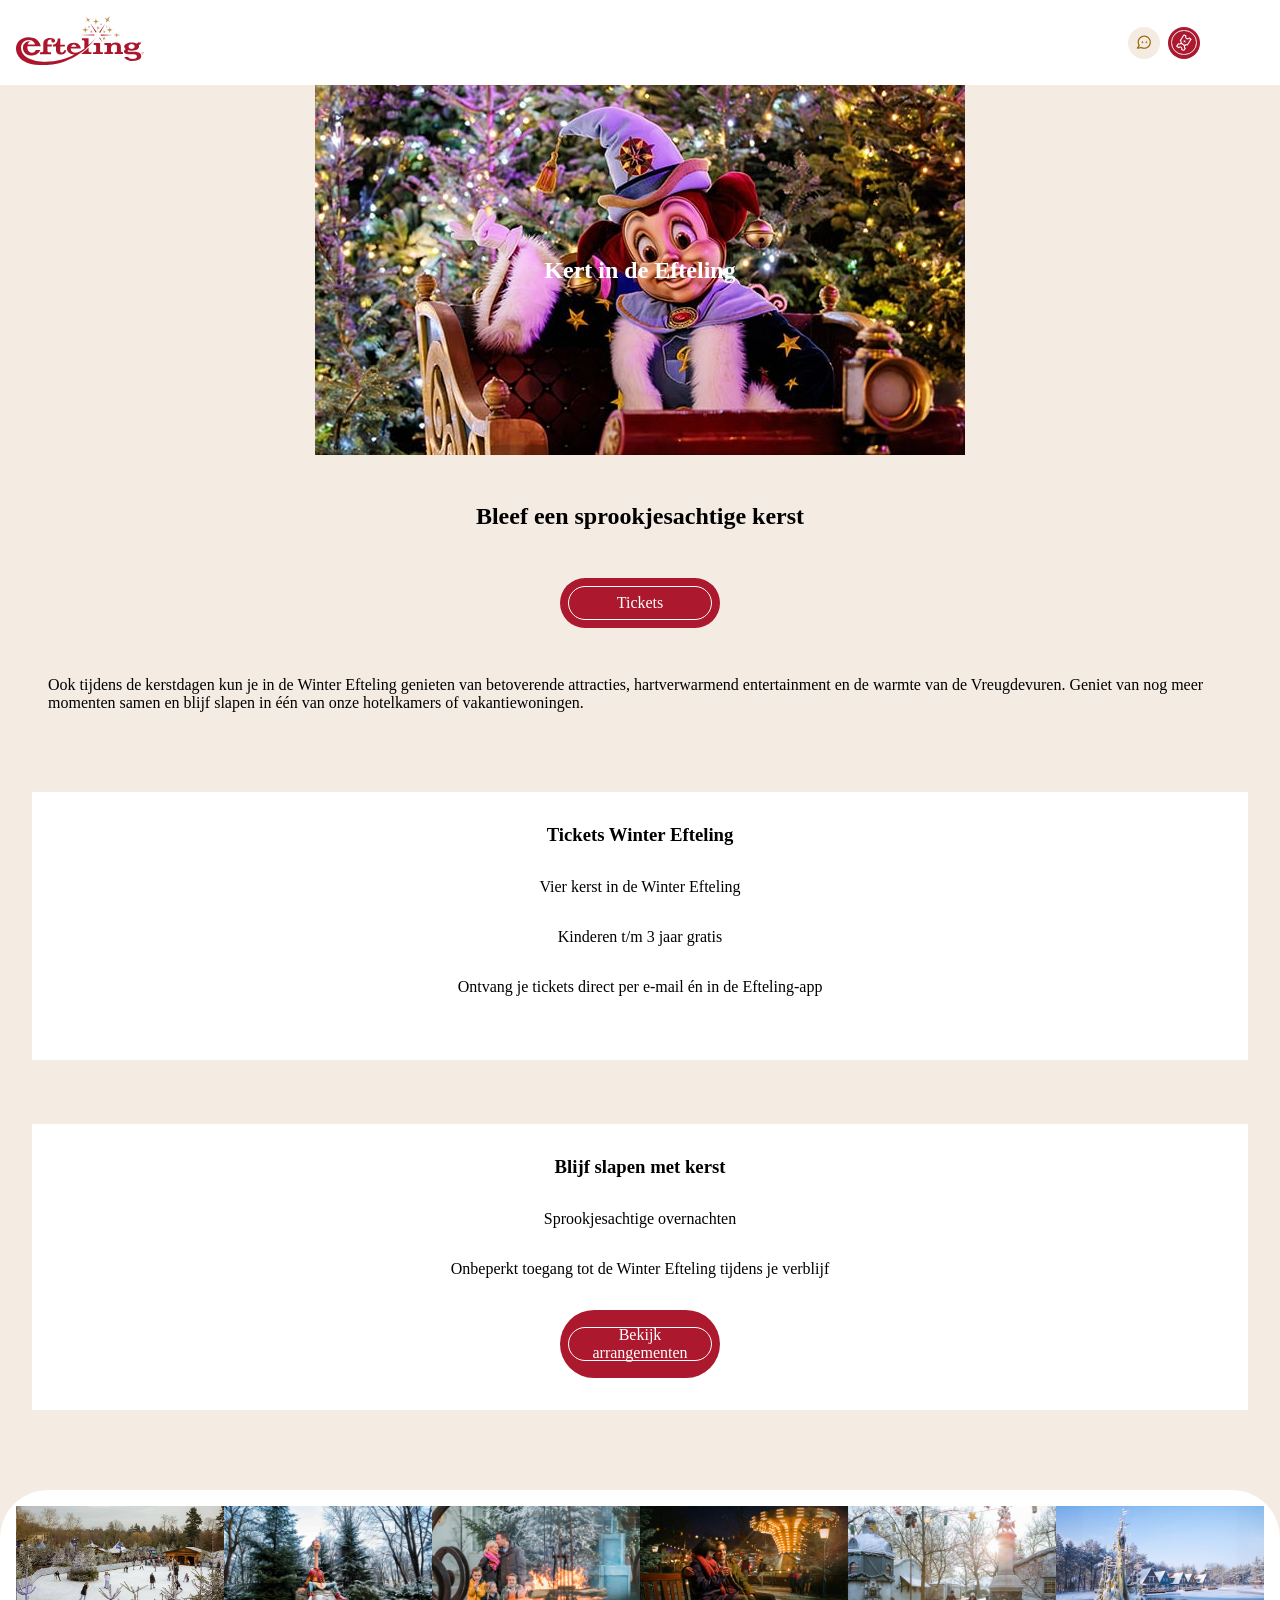
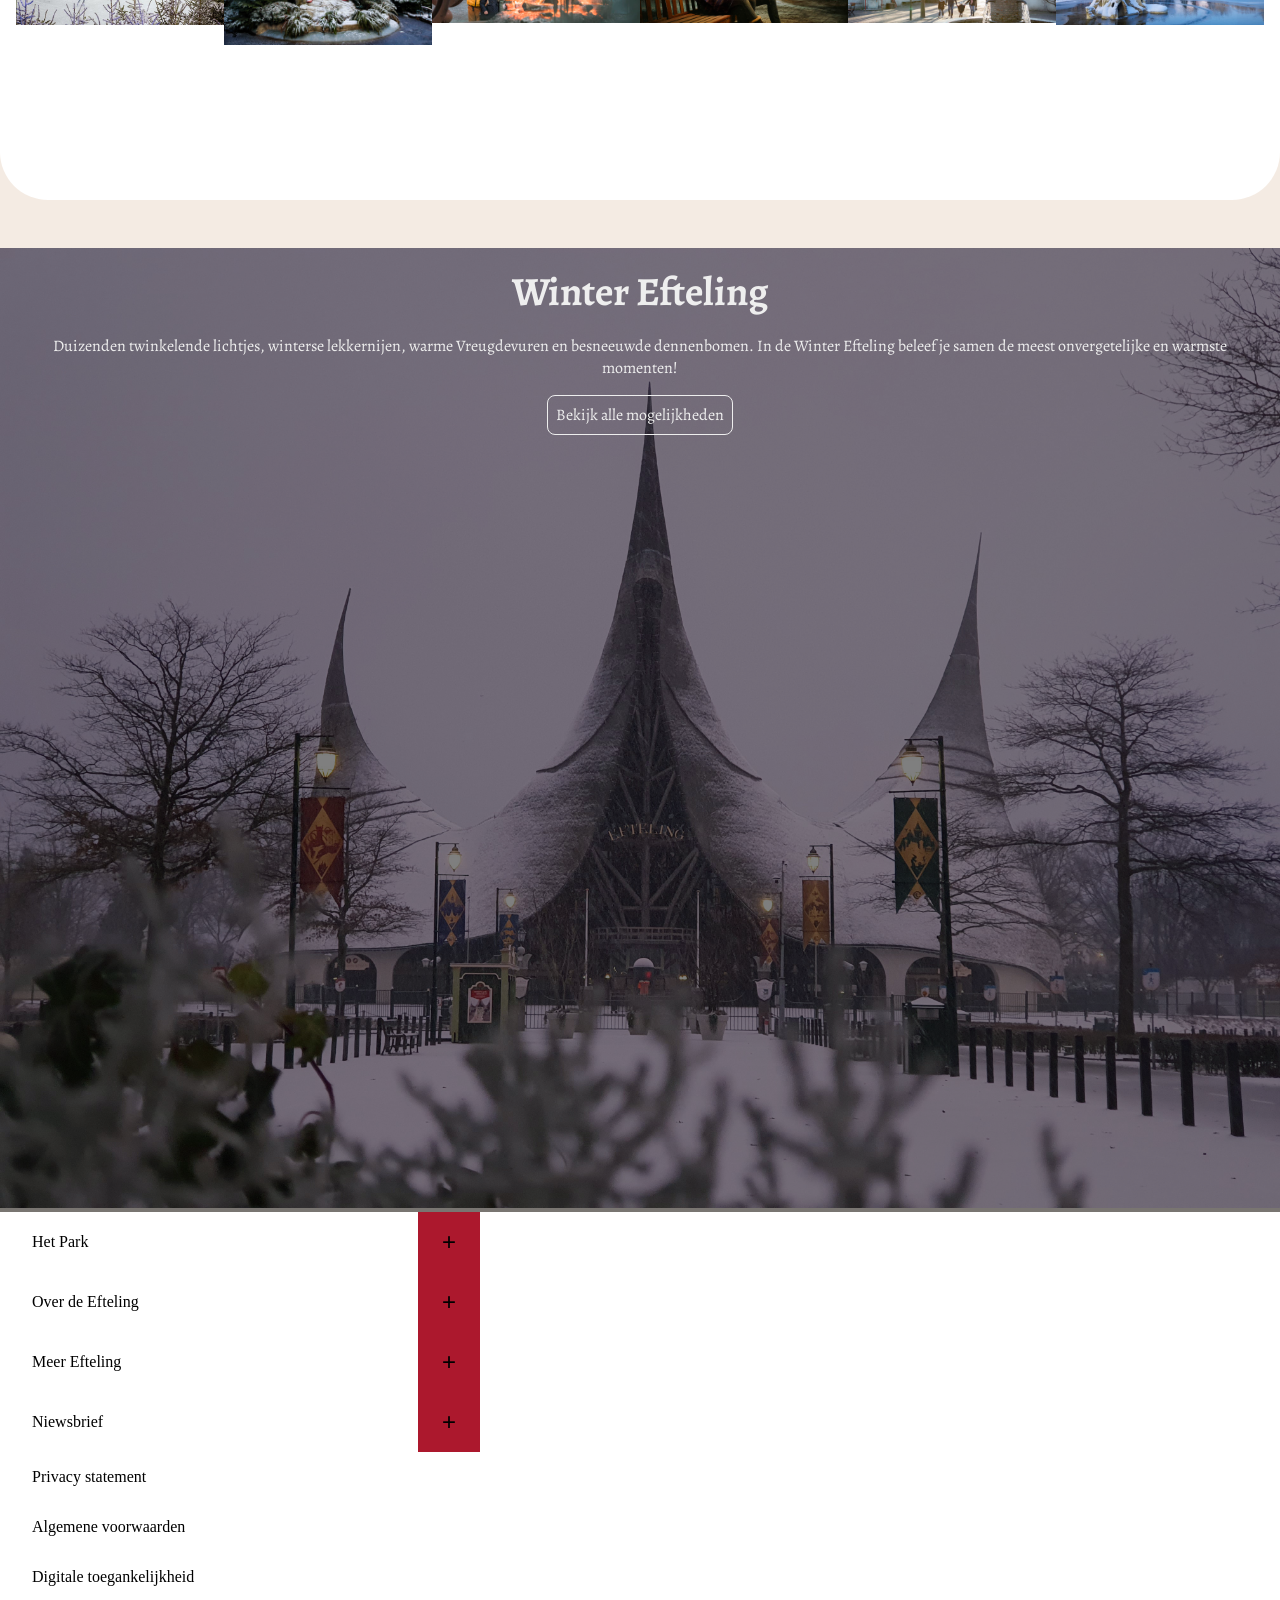
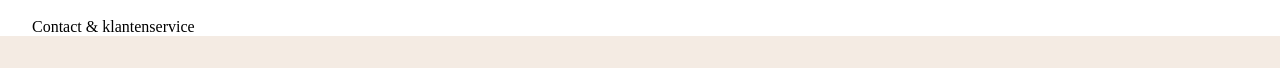
==== commit 9de936cc: "update css" ====
--- a/park.html
+++ b/park.html
@@ -1,169 +1,220 @@
 <!DOCTYPE html>
 <html lang="en">
-<head>
-    <meta charset="UTF-8">
-    <meta name="viewport" content="width=device-width, initial-scale=1.0">
-    <title> Attractiepark Efteling - Bezoek een Wereld vol Wonderen</title>
-    <link rel="shortcut icon" href="./images/favicon.png" type="image/x-icon">
-    <link rel="stylesheet" href="./styles/style.css">
-</head>
-<body class="kerstefteling">
+  <head>
+    <meta charset="UTF-8" />
+    <meta name="viewport" content="width=device-width, initial-scale=1.0" />
+    <title>Attractiepark Efteling - Bezoek een Wereld vol Wonderen</title>
+    <link rel="shortcut icon" href="./images/favicon.png" type="image/x-icon" />
+    <link rel="stylesheet" href="./styles/style.css" />
+  </head>
+  <body>
     <header>
-        <nav>
-          <a href="./">
-            <svg class="NavigationMobile_logo__nAhSs" xmlns="http://www.w3.org/2000/svg" viewBox="0 0 808.1 310.1" aria-label="Efteling Logo"><path d="M800.3 225c4.4 0 7.9 3.5 7.9 7.9s-3.5 7.9-7.9 7.9-7.9-3.5-7.9-7.9c0-4.3 3.5-7.9 7.9-7.9zm0 14.9c3.9 0 6.8-3.1 6.8-7 0-3.8-3-6.9-6.8-6.9-3.9 0-6.8 3.1-6.8 7-.1 3.8 2.9 6.9 6.8 6.9zm.1-6.5h-2v4.2h-1.1v-9.4h3.6c2.1 0 3.1.9 3.1 2.6 0 1.6-1.1 2.4-2.4 2.6l2.8 4.2h-1.3l-2.7-4.2zm-2-.9h2.3c1.2 0 2.2-.3 2.2-1.7 0-1.3-1.1-1.7-2.2-1.7h-2.3v3.4z" fill="#ac1f2d"></path><path d="M465.7 228.3h11v12h-65.3c16.1-11.6 28.8-23 47-40.9v21.3c-.1 4.2 3.5 7.6 7.3 7.6zm-314.2 12.6h69.3v-12.1h-14.5c-4.4 0-7.6-3.5-7.6-7.7v-28.4h27.4v-12h-27.4v-12.4c0-16.1 13.1-19.6 18.2-19.6 3.8 0 6.5 1 8 1.9-1 1.7-1.5 3.7-1.5 5.8 0 6.4 5.2 11.6 11.6 11.6 6.4 0 11.6-5.2 11.6-11.6 0-2.5-.8-4.7-2.1-6.6-2.9-5.3-11.3-11-28-11-21.4 0-44.5 9.5-44.2 36.3v46.1c0 2.7-2.3 7.6-7.7 7.6h-12.9v12.1zm81.7-47.9h19.3v26.8c0 11.6 10 23.9 28.6 23.9 20.1 0 35.3-11.3 35.3-26.3V216h-12.2l-.2 1.2c-.1.5-1.9 13-15.8 13-5.2 0-8.6-4.2-8.6-8.1V193c2.4 0 29.1.1 29.1.1V181h-29.1v-38.7h-3.3l-12.4-.1c-1.7 30.4-17.9 38.3-30.8 38.9V193zm557.7 61.5c-.5 26.2-41.5 29.7-57.4 29.3-21.8-.6-47.9-10.2-48.4-25.2h23.8c2.2 9 15.4 12.2 25.5 12.2 17.1 0 29-3.7 29-15.6 0-9-7.8-13.7-19.3-13.7-9.6-.1-27.5 0-35.4 0-22.4 0-27.1-10.6-27.1-18.3 0-10.3 11.7-14 11.7-14-6.2-3.9-10-10.1-10-16.2 0-14.5 21-26.3 47-26.3 12.8 0 24.3 2.9 32.8 7.5 0 0 .2.1.5.3 4.1-2.5 6.7-6.4 6.7-6.4h21.3s-3.9 9.9-16.2 17.8c1.1 2.1 1.8 4.5 1.8 7 0 14.5-15.7 26.3-47 26.3-7.7 0-15-1.1-21.5-2.9-5.3 1.5-5.2 9 2 9.2 8.7.2 20 .3 34.2.3 38.8-.1 46.3 15.3 46 28.7zm-80.2-61.8c0 8.5 8.6 15.4 19.3 15.4 10.6 0 19.3-6.9 19.3-15.4s-8.7-15.4-19.3-15.4c-10.6 0-19.3 6.9-19.3 15.4zM175.8 310C11 311.8.1 227.8 0 203.2c-.1-24.3 17.9-69.7 81.6-69.7 66 0 75.1 55.6 75 57.3H72.5c-4.3 30.2 13.8 41.8 28.9 41.8 11.2 0 20.8-8 24.1-17.3h27.9c-6.9 18.8-26.1 34.4-50.7 34.4-41.6 0-60.4-25.8-59.1-50.8 1.8-35.3 35.7-41.7 45.8-39.4-11.1 6-14.4 16.1-15.3 19.7h45.4c-.5-4.9-8.3-27.7-38.7-27.7-27.5 0-48.5 20-48.9 46.6-1.5 91.5 147.5 90.7 143.3 90.8 75.8 2 140.1-18.1 191.3-44.1l3.5-1.6c-3.5 1.6-48.5-2.6-48.5-37.6 0-17.1 9.8-37 44.3-37 38.7 0 43.3 34.4 43.3 34.8l.2 1.5h-63.4c0 .4-.1.9-.1 1.3 0 17.8 14.1 23.5 26.2 25.2 0 0 16 1.9 30.1-6.6 4.7-2.8 28.4-19.5 29.6-20.3V160c0-3.5-2.8-7.6-7.6-7.6h-7.9v-11.7H458l.1 43.1c29.3-25.3 45.1-45.5 45.1-45.5S393.2 307.8 175.8 310zm172.3-116.3h33.6c-1.2-3.8-5.5-14.3-16.2-14.3-12.3 0-16.2 10.5-17.4 14.3zm314.1 26.9v-27.7c0-14.8-13.1-25.1-33.1-25.1-15.6 0-24.9 7.5-29.1 11.5-.1-3.2-.4-8.8-.4-8.8h-41.1v12.3h8.6c4.5 0 7.6 3.6 7.6 7.6v30.3c0 3.7-3.2 7.6-7.6 7.6h-9.5v11.9h56v-12h-6.1c-4.2 0-7.6-3.5-7.6-7.6v-17.3c0-12.6 10.4-22.9 23.3-22.9 12.1 0 13.9 9.3 14 10.5v29.9c0 3.8-3.2 7.4-7.6 7.4h-6.9v12h53.1v-11.9h-5.7c-4.6 0-7.9-3.4-7.9-7.7zm-131.3-.1v-49.9h-40.6l.1 12.1h7.8c4.7 0 7.7 3.9 7.7 7.6v30.3c0 4-3.5 7.6-7.3 7.6h-12.8v12h63.1v-12h-10.6c-2.8 0-7.4-2.3-7.4-7.7zm-1-85.5c-1.5 1.5-3.2 2.7-5 3.7l20.5 27.3-15.5-31zm-62.5-91.3l35.6 60.5c1.9-1.5 4.1-2.6 6.5-3.3l-42.1-57.2zm68 80.7l76.1-3.9-76-3.4c.2 1.1.3 2.3.3 3.5 0 1.3-.1 2.5-.4 3.8zm-40.3-7.2l-90.3 3.2 90.2 3.3c-.2-1-.3-2-.3-3.1.2-1.2.3-2.3.4-3.4zm35.7-10.1L564 47l-39 55.5c2.2 1.2 4.1 2.7 5.8 4.6z" fill="#ac162c"></path><path d="M615.4 120.5l14.1-3.1c1.8-.5 2.3-2 3.7-6.7l1.7-7.3 1.5 7.4c1.2 4.8 4 6.3 5.7 6.8l16.1 3.2-16.2 2.7c-1.8.4-4.6 1.8-5.9 6.6l-1.7 7.2-1.5-7.3c-1.2-4.9-1.7-6.2-3.4-6.7l-14.1-2.8zM440.7 34.4l7.1-2.5c4.8-1.5 6.3-1.9 7.6-.7l9.1 8.6-4.1-11.8c-.5-1.8.4-2.9 3.8-6.5l5.2-5.3-7 2.5c-4.8 1.5-7.5-.1-8.8-1.4l-11.1-12 6.2 15.2c.5 1.8.8 4.9-2.6 8.6l-5.4 5.3zm130.1-5.8l-4 14 10.1-10c1.7-1.6 4.1-1.9 9.3.4l8.7 3.2-6.5-6.6c-4.2-4.6-3.7-8.5-3-10.7L593.3 0l-14 14.9c-1.7 1.6-5.1 3.5-11 1.6l-8.8-3.3 6.6 6.7c3.7 3.7 5.3 5.7 4.7 8.7zM437.5 65.2c-2 19.4-3.6 21-22.9 22.9 19.4 2 21 3.6 22.9 23 2-19.4 3.6-21 23-23-19.4-2-21-3.6-23-22.9zm154.4 0c-2 19.4-3.6 21-22.9 22.9 19.4 2 21 3.6 22.9 23 2-19.4 3.6-21 23-23-19.4-2-21-3.6-23-22.9zm-87.4-54.8c-2.1 20.3-3.8 22-24.1 24.1 20.3 2.1 22 3.8 24.1 24.1 2.1-20.3 3.8-22 24.1-24.1-20.3-2.1-22-3.8-24.1-24.1zm57.4 117.7c-6.9 11.3-8.3 11.8-20.8 7.4 11.3 6.9 11.8 8.3 7.4 20.8 6.9-11.3 8.3-11.8 20.8-7.4-11.3-6.9-11.8-8.3-7.4-20.8zm-80.2-41.4c-5.8 9.9-7.1 10.4-17.9 6.7 9.9 5.8 10.4 7.1 6.7 17.9 5.8-9.9 7.1-10.4 17.9-6.7-9.9-5.8-10.4-7-6.7-17.9zm63.1 17.9c10.9-3.7 12.1-3.2 18 6.7-3.7-10.9-3.2-12.1 6.7-17.9-10.9 3.7-12.1 3.2-17.9-6.7 3.5 10.9 3.1 12.1-6.8 17.9zm3.4-51.8c-9.2-1-9.9-1.7-10.8-10.9-1 9.2-1.7 9.9-10.9 10.8 9.2 1 9.9 1.7 10.8 10.9 1-9.2 1.7-9.9 10.9-10.8zm35.5 15.5c-8.4-.9-9.1-1.6-9.9-10-.9 8.4-1.6 9.1-10 9.9 8.4.9 9.1 1.6 9.9 10 .9-8.4 1.6-9.1 10-9.9zm-111.5.9c-9.2-1-9.9-1.7-10.8-10.9-1 9.2-1.7 9.9-10.9 10.8 9.2 1 9.9 1.7 10.8 10.9 1-9.2 1.7-9.9 10.9-10.8zm45.2-9.9c-1.4 13.1-2.5 14.2-15.7 15.5 13.1 1.4 14.2 2.5 15.5 15.7 1.4-13.2 2.5-14.2 15.7-15.5-13.2-1.4-14.2-2.5-15.5-15.7z" fill="#be955b"></path></svg>
-          </a>
-          <ul>
-            <li>
-              <button>
-                <svg xmlns="http://www.w3.org/2000/svg" viewBox="0 0 24 24" role="presentation" fill="currentColor" data-testid="icon-chat" class="Icon_icon__Mvz3W Icon_iconSizeM__lfCds"><path d="M10.34 8.75c-.22 1.96-.38 2.12-2.34 2.31 1.96.21 2.12.37 2.3 2.34.22-1.96.38-2.12 2.34-2.31-1.96-.21-2.12-.37-2.3-2.34m4.92.04c-.22 1.96-.38 2.12-2.34 2.31 1.96.21 2.12.37 2.3 2.34.22-1.96.38-2.12 2.34-2.31-1.96-.21-2.12-.37-2.3-2.34"></path><path d="M12.56 3C8.01 3 4.3 6.71 4.3 11.27c0 1.46.38 2.88 1.11 4.13l-2.25 2.92c-.19.25-.21.58-.05.85.14.23.38.36.64.36.04 0 .09 0 .13-.01l4.93-.89c1.16.59 2.45.9 3.75.9 4.56 0 8.27-3.71 8.27-8.27S17.12 3 12.56 3m0 15.03c-1.14 0-2.27-.29-3.27-.84a.8.8 0 0 0-.36-.09c-.04 0-.09 0-.13.01l-3.27.59 1.38-1.8c.2-.25.21-.61.03-.87a6.73 6.73 0 0 1-1.14-3.76c0-3.73 3.04-6.77 6.77-6.77s6.77 3.04 6.77 6.77-3.04 6.77-6.77 6.77z"></path></svg>
-              </button>
-            </li>
-            <li>
-              <button>
-              <svg xmlns="http://www.w3.org/2000/svg" viewBox="0 0 24 24"  focusable="false"   role="presentation" fill="currentColor" data-testid="icon-ticket" class="Icon_icon__Mvz3W Icon_iconSizeM__lfCds">
-                <path fill-rule="evenodd" d="m19.785 4.653 2.66 1.7.01-.02c.35.23.45.69.23 1.04l-5.19 8.12c-.22.35-.68.46-1.02.24a1.86 1.86 0 0 0-2.59.56c-.27.42-.36.91-.25 1.4.1.49.39.9.81 1.17a.75.75 0 0 1 .23 1.04l-2.38 3.72a.75.75 0 0 1-.47.33c-.05.02-.11.02-.16.02-.14 0-.28-.04-.4-.12l-2.67-1.71a.746.746 0 0 1-.27-.96c.35-.72.3-1.6-.24-2.18-.83-.89-2.21-.75-2.88.19-.23.31-.67.37-.99.16l-2.67-1.71a.76.76 0 0 1-.23-1.04l2.38-3.7c.22-.35.68-.46 1.02-.24a1.86 1.86 0 0 0 2.59-.56c.27-.42.36-.91.25-1.4s-.4-.91-.83-1.18a.75.75 0 0 1-.21-1.03l5.19-8.12a.74.74 0 0 1 1.03-.23l2.66 1.71c.34.22.46.68.24 1.02-.57.86-.32 2.02.55 2.58.42.27.91.36 1.4.25s.9-.4 1.17-.82a.74.74 0 0 1 1.03-.23m-9.29 16.93.08.05h-.01c.47.3 1.1.16 1.4-.31l.68-1.06c.22-.33.23-.75 0-1.09s-.4-.73-.49-1.15q-.12-.54-.06-1.08c.05-.5-.15-.98-.57-1.25l-2.71-1.73c-.42-.28-.94-.26-1.37 0-.3.18-.64.32-1 .4-.42.09-.84.11-1.25.04a1 1 0 0 0-.99.45l-.68 1.07c-.3.47-.16 1.1.31 1.4l.08.05c.33.21.73.22 1.06.02a3.37 3.37 0 0 1 3.54.04c1.1.7 1.66 1.96 1.52 3.2-.04.38.14.75.46.95m5.48-7.6c.39.06.78-.12.99-.45v-.01l3.49-5.46c.3-.47.16-1.1-.31-1.4a.96.96 0 0 0-1.09 0 3.37 3.37 0 0 1-3.68.04 3.35 3.35 0 0 1-1.51-3.35c.06-.39-.12-.78-.45-1-.47-.3-1.1-.16-1.4.31l-3.49 5.46c-.22.33-.23.75 0 1.09s.4.73.49 1.15q.12.54.06 1.08c-.05.5.15.98.57 1.25l2.71 1.73c.42.28.94.26 1.37 0 .3-.18.64-.32 1-.4.42-.09.84-.11 1.25-.04M10.5 8.381c2.246 1.154 2.531 1.092 4.12-.881-1.155 2.246-1.093 2.543.88 4.12-2.246-1.155-2.531-1.093-4.12.88 1.155-2.246 1.093-2.543-.88-4.12" clip-rule="evenodd"></path>
+      <nav>
+        <a href="./">
+          <svg
+            class="NavigationMobile_logo__nAhSs"
+            xmlns="http://www.w3.org/2000/svg"
+            viewBox="0 0 808.1 310.1"
+            aria-label="Efteling Logo"
+          >
+            <path
+              d="M800.3 225c4.4 0 7.9 3.5 7.9 7.9s-3.5 7.9-7.9 7.9-7.9-3.5-7.9-7.9c0-4.3 3.5-7.9 7.9-7.9zm0 14.9c3.9 0 6.8-3.1 6.8-7 0-3.8-3-6.9-6.8-6.9-3.9 0-6.8 3.1-6.8 7-.1 3.8 2.9 6.9 6.8 6.9zm.1-6.5h-2v4.2h-1.1v-9.4h3.6c2.1 0 3.1.9 3.1 2.6 0 1.6-1.1 2.4-2.4 2.6l2.8 4.2h-1.3l-2.7-4.2zm-2-.9h2.3c1.2 0 2.2-.3 2.2-1.7 0-1.3-1.1-1.7-2.2-1.7h-2.3v3.4z"
+              fill="#ac1f2d"
+            ></path>
+            <path
+              d="M465.7 228.3h11v12h-65.3c16.1-11.6 28.8-23 47-40.9v21.3c-.1 4.2 3.5 7.6 7.3 7.6zm-314.2 12.6h69.3v-12.1h-14.5c-4.4 0-7.6-3.5-7.6-7.7v-28.4h27.4v-12h-27.4v-12.4c0-16.1 13.1-19.6 18.2-19.6 3.8 0 6.5 1 8 1.9-1 1.7-1.5 3.7-1.5 5.8 0 6.4 5.2 11.6 11.6 11.6 6.4 0 11.6-5.2 11.6-11.6 0-2.5-.8-4.7-2.1-6.6-2.9-5.3-11.3-11-28-11-21.4 0-44.5 9.5-44.2 36.3v46.1c0 2.7-2.3 7.6-7.7 7.6h-12.9v12.1zm81.7-47.9h19.3v26.8c0 11.6 10 23.9 28.6 23.9 20.1 0 35.3-11.3 35.3-26.3V216h-12.2l-.2 1.2c-.1.5-1.9 13-15.8 13-5.2 0-8.6-4.2-8.6-8.1V193c2.4 0 29.1.1 29.1.1V181h-29.1v-38.7h-3.3l-12.4-.1c-1.7 30.4-17.9 38.3-30.8 38.9V193zm557.7 61.5c-.5 26.2-41.5 29.7-57.4 29.3-21.8-.6-47.9-10.2-48.4-25.2h23.8c2.2 9 15.4 12.2 25.5 12.2 17.1 0 29-3.7 29-15.6 0-9-7.8-13.7-19.3-13.7-9.6-.1-27.5 0-35.4 0-22.4 0-27.1-10.6-27.1-18.3 0-10.3 11.7-14 11.7-14-6.2-3.9-10-10.1-10-16.2 0-14.5 21-26.3 47-26.3 12.8 0 24.3 2.9 32.8 7.5 0 0 .2.1.5.3 4.1-2.5 6.7-6.4 6.7-6.4h21.3s-3.9 9.9-16.2 17.8c1.1 2.1 1.8 4.5 1.8 7 0 14.5-15.7 26.3-47 26.3-7.7 0-15-1.1-21.5-2.9-5.3 1.5-5.2 9 2 9.2 8.7.2 20 .3 34.2.3 38.8-.1 46.3 15.3 46 28.7zm-80.2-61.8c0 8.5 8.6 15.4 19.3 15.4 10.6 0 19.3-6.9 19.3-15.4s-8.7-15.4-19.3-15.4c-10.6 0-19.3 6.9-19.3 15.4zM175.8 310C11 311.8.1 227.8 0 203.2c-.1-24.3 17.9-69.7 81.6-69.7 66 0 75.1 55.6 75 57.3H72.5c-4.3 30.2 13.8 41.8 28.9 41.8 11.2 0 20.8-8 24.1-17.3h27.9c-6.9 18.8-26.1 34.4-50.7 34.4-41.6 0-60.4-25.8-59.1-50.8 1.8-35.3 35.7-41.7 45.8-39.4-11.1 6-14.4 16.1-15.3 19.7h45.4c-.5-4.9-8.3-27.7-38.7-27.7-27.5 0-48.5 20-48.9 46.6-1.5 91.5 147.5 90.7 143.3 90.8 75.8 2 140.1-18.1 191.3-44.1l3.5-1.6c-3.5 1.6-48.5-2.6-48.5-37.6 0-17.1 9.8-37 44.3-37 38.7 0 43.3 34.4 43.3 34.8l.2 1.5h-63.4c0 .4-.1.9-.1 1.3 0 17.8 14.1 23.5 26.2 25.2 0 0 16 1.9 30.1-6.6 4.7-2.8 28.4-19.5 29.6-20.3V160c0-3.5-2.8-7.6-7.6-7.6h-7.9v-11.7H458l.1 43.1c29.3-25.3 45.1-45.5 45.1-45.5S393.2 307.8 175.8 310zm172.3-116.3h33.6c-1.2-3.8-5.5-14.3-16.2-14.3-12.3 0-16.2 10.5-17.4 14.3zm314.1 26.9v-27.7c0-14.8-13.1-25.1-33.1-25.1-15.6 0-24.9 7.5-29.1 11.5-.1-3.2-.4-8.8-.4-8.8h-41.1v12.3h8.6c4.5 0 7.6 3.6 7.6 7.6v30.3c0 3.7-3.2 7.6-7.6 7.6h-9.5v11.9h56v-12h-6.1c-4.2 0-7.6-3.5-7.6-7.6v-17.3c0-12.6 10.4-22.9 23.3-22.9 12.1 0 13.9 9.3 14 10.5v29.9c0 3.8-3.2 7.4-7.6 7.4h-6.9v12h53.1v-11.9h-5.7c-4.6 0-7.9-3.4-7.9-7.7zm-131.3-.1v-49.9h-40.6l.1 12.1h7.8c4.7 0 7.7 3.9 7.7 7.6v30.3c0 4-3.5 7.6-7.3 7.6h-12.8v12h63.1v-12h-10.6c-2.8 0-7.4-2.3-7.4-7.7zm-1-85.5c-1.5 1.5-3.2 2.7-5 3.7l20.5 27.3-15.5-31zm-62.5-91.3l35.6 60.5c1.9-1.5 4.1-2.6 6.5-3.3l-42.1-57.2zm68 80.7l76.1-3.9-76-3.4c.2 1.1.3 2.3.3 3.5 0 1.3-.1 2.5-.4 3.8zm-40.3-7.2l-90.3 3.2 90.2 3.3c-.2-1-.3-2-.3-3.1.2-1.2.3-2.3.4-3.4zm35.7-10.1L564 47l-39 55.5c2.2 1.2 4.1 2.7 5.8 4.6z"
+              fill="#ac162c"
+            ></path>
+            <path
+              d="M615.4 120.5l14.1-3.1c1.8-.5 2.3-2 3.7-6.7l1.7-7.3 1.5 7.4c1.2 4.8 4 6.3 5.7 6.8l16.1 3.2-16.2 2.7c-1.8.4-4.6 1.8-5.9 6.6l-1.7 7.2-1.5-7.3c-1.2-4.9-1.7-6.2-3.4-6.7l-14.1-2.8zM440.7 34.4l7.1-2.5c4.8-1.5 6.3-1.9 7.6-.7l9.1 8.6-4.1-11.8c-.5-1.8.4-2.9 3.8-6.5l5.2-5.3-7 2.5c-4.8 1.5-7.5-.1-8.8-1.4l-11.1-12 6.2 15.2c.5 1.8.8 4.9-2.6 8.6l-5.4 5.3zm130.1-5.8l-4 14 10.1-10c1.7-1.6 4.1-1.9 9.3.4l8.7 3.2-6.5-6.6c-4.2-4.6-3.7-8.5-3-10.7L593.3 0l-14 14.9c-1.7 1.6-5.1 3.5-11 1.6l-8.8-3.3 6.6 6.7c3.7 3.7 5.3 5.7 4.7 8.7zM437.5 65.2c-2 19.4-3.6 21-22.9 22.9 19.4 2 21 3.6 22.9 23 2-19.4 3.6-21 23-23-19.4-2-21-3.6-23-22.9zm154.4 0c-2 19.4-3.6 21-22.9 22.9 19.4 2 21 3.6 22.9 23 2-19.4 3.6-21 23-23-19.4-2-21-3.6-23-22.9zm-87.4-54.8c-2.1 20.3-3.8 22-24.1 24.1 20.3 2.1 22 3.8 24.1 24.1 2.1-20.3 3.8-22 24.1-24.1-20.3-2.1-22-3.8-24.1-24.1zm57.4 117.7c-6.9 11.3-8.3 11.8-20.8 7.4 11.3 6.9 11.8 8.3 7.4 20.8 6.9-11.3 8.3-11.8 20.8-7.4-11.3-6.9-11.8-8.3-7.4-20.8zm-80.2-41.4c-5.8 9.9-7.1 10.4-17.9 6.7 9.9 5.8 10.4 7.1 6.7 17.9 5.8-9.9 7.1-10.4 17.9-6.7-9.9-5.8-10.4-7-6.7-17.9zm63.1 17.9c10.9-3.7 12.1-3.2 18 6.7-3.7-10.9-3.2-12.1 6.7-17.9-10.9 3.7-12.1 3.2-17.9-6.7 3.5 10.9 3.1 12.1-6.8 17.9zm3.4-51.8c-9.2-1-9.9-1.7-10.8-10.9-1 9.2-1.7 9.9-10.9 10.8 9.2 1 9.9 1.7 10.8 10.9 1-9.2 1.7-9.9 10.9-10.8zm35.5 15.5c-8.4-.9-9.1-1.6-9.9-10-.9 8.4-1.6 9.1-10 9.9 8.4.9 9.1 1.6 9.9 10 .9-8.4 1.6-9.1 10-9.9zm-111.5.9c-9.2-1-9.9-1.7-10.8-10.9-1 9.2-1.7 9.9-10.9 10.8 9.2 1 9.9 1.7 10.8 10.9 1-9.2 1.7-9.9 10.9-10.8zm45.2-9.9c-1.4 13.1-2.5 14.2-15.7 15.5 13.1 1.4 14.2 2.5 15.5 15.7 1.4-13.2 2.5-14.2 15.7-15.5-13.2-1.4-14.2-2.5-15.5-15.7z"
+              fill="#be955b"
+            ></path>
+          </svg>
+        </a>
+        <ul>
+          <li>
+            <button>
+              <svg
+                xmlns="http://www.w3.org/2000/svg"
+                viewBox="0 0 24 24"
+                role="presentation"
+                fill="currentColor"
+                data-testid="icon-chat"
+                class="Icon_icon__Mvz3W Icon_iconSizeM__lfCds"
+              >
+                <path
+                  d="M10.34 8.75c-.22 1.96-.38 2.12-2.34 2.31 1.96.21 2.12.37 2.3 2.34.22-1.96.38-2.12 2.34-2.31-1.96-.21-2.12-.37-2.3-2.34m4.92.04c-.22 1.96-.38 2.12-2.34 2.31 1.96.21 2.12.37 2.3 2.34.22-1.96.38-2.12 2.34-2.31-1.96-.21-2.12-.37-2.3-2.34"
+                ></path>
+                <path
+                  d="M12.56 3C8.01 3 4.3 6.71 4.3 11.27c0 1.46.38 2.88 1.11 4.13l-2.25 2.92c-.19.25-.21.58-.05.85.14.23.38.36.64.36.04 0 .09 0 .13-.01l4.93-.89c1.16.59 2.45.9 3.75.9 4.56 0 8.27-3.71 8.27-8.27S17.12 3 12.56 3m0 15.03c-1.14 0-2.27-.29-3.27-.84a.8.8 0 0 0-.36-.09c-.04 0-.09 0-.13.01l-3.27.59 1.38-1.8c.2-.25.21-.61.03-.87a6.73 6.73 0 0 1-1.14-3.76c0-3.73 3.04-6.77 6.77-6.77s6.77 3.04 6.77 6.77-3.04 6.77-6.77 6.77z"
+                ></path>
               </svg>
             </button>
-            </li>
-          </ul>
-          <!-- Hamburger button -->
-          <button>
-            <!-- Streepjes voor de hamburgermenu -->
-            <span>
-            </span>
-            <span>
-            </span>
-            <span>
-            </span>
-          </button>
-        </nav>
-      
-        </header>
-    
-
-<body class="eftelingkerst">
-   <main>
-
-<h1> Kert in de Efteling</h1>
-<img src="images/efteling-pardoes.jpeg" alt="" />
-
-<section>
-<h2> Bleef een sprookjesachtige kerst </h2>
-<p>
-  Ook tijdens de kerstdagen kun je in de Winter Efteling genieten van betoverende attracties, hartverwarmend entertainment en de warmte van de Vreugdevuren. Geniet van nog meer momenten samen en blijf slapen in één van onze hotelkamers of vakantiewoningen.
-</p>
-
-<article>
-<h3> Tickets Winter Efteling</h3>
-<p>Vier kerst in de Winter Efteling<p>
-  <p>Kinderen t/m 3 jaar gratis</p>
-  <p>Ontvang je tickets direct per e-mail én in de Efteling-app</p>
-</article>
-
-<article></article>
-  <h3>Blijf slapen met kerst</h3>
-  <p> Sprookjesachtige overnachten</p>
-  <p>Onbeperkt toegang tot de Winter Efteling tijdens je verblijf</p>
-  <a href="https://example.com">Bekijk arrangementen</a>
-</article>
-</section>
-
-<Section>
-  <img src="images/efteling-ijsbaan.jpg" alt="" />
-  <img src="images/efteling-langnek.jpg" alt="" />
-  <img src="images/efteling-kampvuur.jpeg" alt="" />
-  <img src="images/efteling-samen.jpeg" alt="" />
-  <img src="images/efteling-familie.jpg" alt="" />
-  <img src="images/efteling-huizen.jpg" alt="" />
-</Section>
-
-<section>
-<h3>Winter Efteling</h3>
-<p>Duizenden twinkelende lichtjes, winterse lekkernijen, warme Vreugdevuren en besneeuwde dennenbomen. In de Winter Efteling beleef je samen de meest onvergetelijke en warmste momenten!</p>
-<a href="https://example.com">Bekijk alle mogelijkheden</a>
-</section>
-   </main>
-   
-    
-   
-    
-   <footer>
-    <section>
-      <details>
-        <summary>Het Park
-         <button>+</button>
-        </summary>
-         <ul>  
-           <li><a href="/">Attracties</a></li>
-           <li><a href="/">Openingstijden & drukte</a></li>
-           <li><a href="/">Prijsinformatie</a></li>
-           <li><a href="/">Abonnementen</a></li>
-           <li><a href="/">Groepe & schoolreizen</a></li>
-         </ul>
-     </details>
-    </section>
-
-    <section>
-      <details>
-        <summary>Over de Efteling 
-         <button>+</button>
-        </summary>
-         <ul>  
-           <li><a href="/">Ons verhaal</a></li>
-           <li><a href="/">Geschiedenis</a></li>
-           <li><a href="/">Organisatie</a></li>
-           <li><a href="/">Werken bij de Efteling</a></li>
-           <li><a href="/">Auditieoproepen</a></li>
-           <li><a href="/">Vacatures</a></li>
-           <li><a href="/">Adres & route</a></li>
-           <li><a href="/">Pers</a></li>
-          
-         </ul>
-     </details>
-    </section>
-    <section>
-      <details>
-        <summary>Meer Efteling
-         <button>+</button>
-        </summary>
-         <ul>  
-           <li><a href="/">Efteling Theater</a></li>
-           <li><a href="/">Efteling Evenementen </a></li>
-           <li><a href="/">Efteling Kids website</a></li>
-           <li><a href="/">Efteling Kids radio</a></li>
-           <li><a href="/">Efteling Kids radio</a></li>
-           <li><a href="/">Efteling apps</a></li>
-           <li><a href="/">Efteling Blog</a></li>
-         </ul>
-     </details>
-    </section>
-
-    <section>
-      <details>
-        <summary>Niewsbrief
-         <button>+</button>
-        </summary>
-         <ul>  
-           <li><p href="/">Het parkt</p></li>
-           <li><a href="/">Over de Efteling</a></li>
-           <li><a href="/">Meer Efteling</a></li>
-           <li><a href="/">Niewsbrief</a></li>
-         </ul>
-     </details>
-    </section>
-
-    <section>
-      <ul>
-      <li><a>Privacy statement</a></li>
-      <li><a>Algemene voorwaarden</a></li>
-      <li><a>Digitale toegankelijkheid</a></li>
-      <li><a>Contact & klantenservice</a></li>
-    </ul>
-    </section>
-  </footer>
-    
-    
-    
-  </body>  
-</html>+          </li>
+          <li>
+            <button>
+              <svg
+                xmlns="http://www.w3.org/2000/svg"
+                viewBox="0 0 24 24"
+                focusable="false"
+                role="presentation"
+                fill="currentColor"
+                data-testid="icon-ticket"
+                class="Icon_icon__Mvz3W Icon_iconSizeM__lfCds"
+              >
+                <path
+                  fill-rule="evenodd"
+                  d="m19.785 4.653 2.66 1.7.01-.02c.35.23.45.69.23 1.04l-5.19 8.12c-.22.35-.68.46-1.02.24a1.86 1.86 0 0 0-2.59.56c-.27.42-.36.91-.25 1.4.1.49.39.9.81 1.17a.75.75 0 0 1 .23 1.04l-2.38 3.72a.75.75 0 0 1-.47.33c-.05.02-.11.02-.16.02-.14 0-.28-.04-.4-.12l-2.67-1.71a.746.746 0 0 1-.27-.96c.35-.72.3-1.6-.24-2.18-.83-.89-2.21-.75-2.88.19-.23.31-.67.37-.99.16l-2.67-1.71a.76.76 0 0 1-.23-1.04l2.38-3.7c.22-.35.68-.46 1.02-.24a1.86 1.86 0 0 0 2.59-.56c.27-.42.36-.91.25-1.4s-.4-.91-.83-1.18a.75.75 0 0 1-.21-1.03l5.19-8.12a.74.74 0 0 1 1.03-.23l2.66 1.71c.34.22.46.68.24 1.02-.57.86-.32 2.02.55 2.58.42.27.91.36 1.4.25s.9-.4 1.17-.82a.74.74 0 0 1 1.03-.23m-9.29 16.93.08.05h-.01c.47.3 1.1.16 1.4-.31l.68-1.06c.22-.33.23-.75 0-1.09s-.4-.73-.49-1.15q-.12-.54-.06-1.08c.05-.5-.15-.98-.57-1.25l-2.71-1.73c-.42-.28-.94-.26-1.37 0-.3.18-.64.32-1 .4-.42.09-.84.11-1.25.04a1 1 0 0 0-.99.45l-.68 1.07c-.3.47-.16 1.1.31 1.4l.08.05c.33.21.73.22 1.06.02a3.37 3.37 0 0 1 3.54.04c1.1.7 1.66 1.96 1.52 3.2-.04.38.14.75.46.95m5.48-7.6c.39.06.78-.12.99-.45v-.01l3.49-5.46c.3-.47.16-1.1-.31-1.4a.96.96 0 0 0-1.09 0 3.37 3.37 0 0 1-3.68.04 3.35 3.35 0 0 1-1.51-3.35c.06-.39-.12-.78-.45-1-.47-.3-1.1-.16-1.4.31l-3.49 5.46c-.22.33-.23.75 0 1.09s.4.73.49 1.15q.12.54.06 1.08c-.05.5.15.98.57 1.25l2.71 1.73c.42.28.94.26 1.37 0 .3-.18.64-.32 1-.4.42-.09.84-.11 1.25-.04M10.5 8.381c2.246 1.154 2.531 1.092 4.12-.881-1.155 2.246-1.093 2.543.88 4.12-2.246-1.155-2.531-1.093-4.12.88 1.155-2.246 1.093-2.543-.88-4.12"
+                  clip-rule="evenodd"
+                ></path>
+              </svg>
+            </button>
+          </li>
+        </ul>
+        <!-- Hamburger button -->
+        <button>
+          <!-- Streepjes voor de hamburgermenu -->
+          <span> </span>
+          <span> </span>
+          <span> </span>
+        </button>
+      </nav>
+    </header>
+
+    <main class="eftelingkerst">
+      <section>
+        <h1>Kert in de Efteling</h1>
+        <img src="images/efteling-pardoes.jpeg" alt="" />
+      </section>
+
+      <section>
+        <h2>Bleef een sprookjesachtige kerst</h2>
+        <a href="https://example.com">Tickets</a>
+        <p>
+          Ook tijdens de kerstdagen kun je in de Winter Efteling genieten van
+          betoverende attracties, hartverwarmend entertainment en de warmte van
+          de Vreugdevuren. Geniet van nog meer momenten samen en blijf slapen in
+          één van onze hotelkamers of vakantiewoningen.
+        </p>
+      </section>
+
+      <section>
+        <article>
+          <h3>Tickets Winter Efteling</h3>
+          <p>Vier kerst in de Winter Efteling</p>
+          <p></p>
+          <p>Kinderen t/m 3 jaar gratis</p>
+          <p>Ontvang je tickets direct per e-mail én in de Efteling-app</p>
+        </article>
+
+        <article>
+          <h3>Blijf slapen met kerst</h3>
+          <p>Sprookjesachtige overnachten</p>
+          <p>Onbeperkt toegang tot de Winter Efteling tijdens je verblijf</p>
+          <a href="https://example.com">Bekijk arrangementen</a>
+        </article>
+      </section>
+
+      <section>
+        <img src="images/efteling-ijsbaan.jpg" alt="" />
+        <img src="images/efteling-langnek.jpg" alt="" />
+        <img src="images/efteling-kampvuur.jpeg" alt="" />
+        <img src="images/efteling-samen.jpeg" alt="" />
+        <img src="images/efteling-familie.jpg" alt="" />
+        <img src="images/efteling-huizen.jpg" alt="" />
+      </section>
+
+      <section>
+        <div>
+          <h3>Winter Efteling</h3>
+          <p>
+            Duizenden twinkelende lichtjes, winterse lekkernijen, warme
+            Vreugdevuren en besneeuwde dennenbomen. In de Winter Efteling beleef
+            je samen de meest onvergetelijke en warmste momenten!
+            <a href="https://example.com">Bekijk alle mogelijkheden</a>
+          </p>
+        </div>
+        <img src="images/wintereftelingopen.jpg" alt="" />
+      </section>
+    </main>
+
+    <footer>
+      <section>
+        <details>
+          <summary>
+            Het Park
+            <button>+</button>
+          </summary>
+          <ul>
+            <li><a href="/">Attracties</a></li>
+            <li><a href="/">Openingstijden & drukte</a></li>
+            <li><a href="/">Prijsinformatie</a></li>
+            <li><a href="/">Abonnementen</a></li>
+            <li><a href="/">Groepe & schoolreizen</a></li>
+          </ul>
+        </details>
+      </section>
+
+      <section>
+        <details>
+          <summary>
+            Over de Efteling
+            <button>+</button>
+          </summary>
+          <ul>
+            <li><a href="/">Ons verhaal</a></li>
+            <li><a href="/">Geschiedenis</a></li>
+            <li><a href="/">Organisatie</a></li>
+            <li><a href="/">Werken bij de Efteling</a></li>
+            <li><a href="/">Auditieoproepen</a></li>
+            <li><a href="/">Vacatures</a></li>
+            <li><a href="/">Adres & route</a></li>
+            <li><a href="/">Pers</a></li>
+          </ul>
+        </details>
+      </section>
+
+      <section>
+        <details>
+          <summary>
+            Meer Efteling
+            <button>+</button>
+          </summary>
+          <ul>
+            <li><a href="/">Efteling Theater</a></li>
+            <li><a href="/">Efteling Evenementen </a></li>
+            <li><a href="/">Efteling Kids website</a></li>
+            <li><a href="/">Efteling Kids radio</a></li>
+            <li><a href="/">Efteling Kids radio</a></li>
+            <li><a href="/">Efteling apps</a></li>
+            <li><a href="/">Efteling Blog</a></li>
+          </ul>
+        </details>
+      </section>
+
+      <section>
+        <details>
+          <summary>
+            Niewsbrief
+            <button>+</button>
+          </summary>
+          <ul>
+            <li><p href="/">Het parkt</p></li>
+            <li><a href="/">Over de Efteling</a></li>
+            <li><a href="/">Meer Efteling</a></li>
+            <li><a href="/">Niewsbrief</a></li>
+          </ul>
+        </details>
+      </section>
+
+      <section>
+        <ul>
+          <li><a>Privacy statement</a></li>
+          <li><a>Algemene voorwaarden</a></li>
+          <li><a>Digitale toegankelijkheid</a></li>
+          <li><a>Contact & klantenservice</a></li>
+        </ul>
+      </section>
+    </footer>
+  </body>
+</html>
--- a/styles/style.css
+++ b/styles/style.css
@@ -1,3 +1,5 @@
+@import url('https://fonts.googleapis.com/css2?family=Alegreya:ital,wght@0,400..900;1,400..900&display=swap');
+
 /**************/
 /* CSS REMEDY */
 /**************/
@@ -11,9 +13,15 @@
 header {
   position: relative;
 }
+
+html {
+  overflow-x: hidden !important;
+}
 body {
   background-color: #f4ebe3;
-}
+  overflow-x: hidden;
+}
+
 header nav:nth-of-type(1) {
   display: flex;
   width: 100%;
@@ -39,7 +47,7 @@
   display: flex;
   align-items: center;
 }
-header nav:nth-of-type(1) ul li button {
+header nav:nth-of-type(1) ul li button  {
   border-radius: 30px;
   padding: 0.2rem;
 }
@@ -57,6 +65,10 @@
 header nav:nth-of-type(1) ul li:nth-of-type(2) button svg {
   fill: white;
   border: solid 1px var(--color-background);
+}
+
+header nav:nth-of-type(1) ul li button:focus {
+  border: solid .2rem hotpink;
 }
 header nav:nth-of-type(1) ul li:nth-of-type(1) button svg {
   fill: var(--color-gold);
@@ -96,8 +108,6 @@
   display: flex;
   flex-direction: column;
   gap: 2rem;
-
-  
 }
 
 header nav:nth-of-type(2) ul li {
@@ -105,18 +115,15 @@
   flex-direction: column;
   gap: 1rem;
   margin-left: 2rem;
-  
 }
 header nav:nth-of-type(2) ul li a {
   text-decoration: none;
   color: #111;
-  
 }
 header nav:nth-of-type(2) ul > li > ul {
   display: flex;
   flex-direction: column;
   gap: 1rem;
-  
 }
 main {
   padding-left: 2rem;
@@ -136,6 +143,14 @@
   grid-template-columns: 1fr 1fr;
   gap: 1rem;
 }
+
+button {
+  background-color: #dedede;
+}
+
+button:hover {
+  background-color: #aaa;
+}
 main section:nth-of-type(1) figure img {
   display: block;
 }
@@ -144,9 +159,11 @@
   flex-direction: column;
   gap: 1rem;
 }
-main section:nth-of-type(1) ul li {
-  /* margin: 1rem; */
-}
+main section:nth-of-type(1) a {
+background-color: #ac182d;
+} 
+
+  
 
 main section:nth-of-type(2) li {
   display: flex;
@@ -273,7 +290,7 @@
 }
 
 button {
-  background-color: green;
+  background-color: #ac182d;
   border: none;
   font-size: 1.5rem;
   padding: 1rem 1.5rem;
@@ -291,6 +308,10 @@
 footer section:nth-of-type(1) details ul li {
   margin-top: 1em;
   padding-left: 2rem;
+}
+footer a {
+  text-decoration: none;
+  color: black;
 }
 
 footer section:nth-of-type(2) details ul li {
@@ -322,6 +343,7 @@
   --color-text: #111;
   --color-background: #eee;
   --color-gold: #996605;
+  --picture-font: 'Alegreya';
   --color-beige: #fcf5ed;
 }
 
@@ -332,22 +354,167 @@
 li {
   list-style-type: none;
 }
-
 
 /* body[data-pagina="pagina-3"]{
 	background-color: red;
 } */
 
-
-
-.eftelingkerst section li:nth-of-type(1) {
-  position:relative;
-}
-
-.eftelingkerst section li:nth-of-type(1) {
-  position:absolute;
-  inset:1rem;
-  display:grid;
-  place-content:center;
-  text-align:center;
-}+.eftelingkerst section:nth-of-type(1) h1 {
+position:absolute;
+left:1rem;
+right:1rem;
+padding-top: 4rem;
+color: white;
+}
+
+.eftelingkerst {
+  width: 100%;
+  padding: 0;
+}
+
+.eftelingkerst section:nth-of-type(1){
+  position: relative;
+  display: flex;
+  align-items: center;
+  justify-content: center;
+}
+.eftelingkerst section:nth-of-type(1) h1 {
+  padding:0;
+}
+
+.eftelingkerst section:nth-of-type(2) p {
+  padding:2rem;
+  margin: 1rem;
+  
+  }
+  
+  .eftelingkerst section:nth-of-type(2) a {
+   display: flex;
+   align-items: center;
+   justify-content: center;
+    text-align: center;
+    width: 10rem;
+    margin: 0 auto;
+    background-color: #ac182d;
+    color: white;
+    border-radius: 3rem;
+    padding: 1rem;
+    text-decoration: none;
+    position: relative;
+    }
+  /* Met uitleg hulp van Ali om een wit randje om de knop te doen*/
+.eftelingkerst section:nth-of-type(2) a::before {
+  content: "";
+  width: 90%;
+  border: solid .1rem white;
+  position: absolute;
+  padding: 1rem 0;
+  border-radius: 3rem;
+}
+
+.eftelingkerst section:nth-of-type(3) {
+  display: flex;
+  flex-direction: column;
+}
+.eftelingkerst section:nth-of-type(3) article  {
+background-color: white;
+margin: 2rem;
+padding: 2rem;
+text-align: center;
+
+}
+
+.eftelingkerst section:nth-of-type(3) a {
+  display: flex;
+  align-items: center;
+  justify-content: center;
+   text-align: center;
+   width: 10rem;
+   margin: 0 auto;
+   background-color: #ac182d;
+   color: white;
+   border-radius: 3rem;
+   padding: 1rem;
+   text-decoration: none;
+   position: relative;
+   }
+ /* Met uitleg hulp van Ali om een wit randje om de knop te doen*/
+.eftelingkerst section:nth-of-type(3) a::before {
+ content: "";
+ width: 90%;
+ border: solid .1rem white;
+ position: absolute;
+ padding: 1rem 0;
+ border-radius: 3rem;
+}
+
+
+.eftelingkerst section:nth-of-type(4) {
+display: grid;
+grid-template-columns: repeat(6, 1fr);
+grid-template-rows: repeat(2, 1fr);
+
+}
+.eftelingkerst section:nth-of-type(4) {
+  grid-column: auto;
+  grid-column-end: 2;
+  
+}
+  
+  .eftelingkerst section:nth-of-type(5) {
+    position: relative;
+  }
+
+  .eftelingkerst section:nth-of-type(5) div {
+    position: absolute;
+    inset: 0;
+    margin: 0 auto;
+    padding: 1rem;
+    font-family: var(--picture-font);
+    text-align: center;
+    color: var(--color-background);
+    display: flex;
+    gap: 1rem;
+    flex-direction: column;
+  }
+
+  .eftelingkerst section:nth-of-type(5) div h3 {
+    font-size: 2.5rem;
+  }
+  .eftelingkerst section:nth-of-type(5)::before {
+    content: "";
+    left: 0;
+    top: 0;
+    position: absolute;
+    background-color: rgba(0,0,0,.5);
+    width: 100%;
+    height: 100%;
+  }
+
+  .eftelingkerst section:nth-of-type(5) div a {
+    display: block;
+    margin-top: 1rem;
+    border: solid var(--color-background) .1rem;
+    border-radius: .5rem;
+    padding: .5rem;
+    width: fit-content;
+    color: var(--color-background);
+    text-decoration: none;
+    margin: 1rem auto;
+  }
+
+
+/* MARK: STATES
+ */
+  :focus {
+    outline: none;
+    animation: focusAni .5s infinite alternate; 
+  }
+
+  @keyframes focusAni {
+    from {
+      border: solid .2rem red;
+    } to {
+      border: solid .2rem rgba(255, 0, 0, 0.463);
+    }
+  }
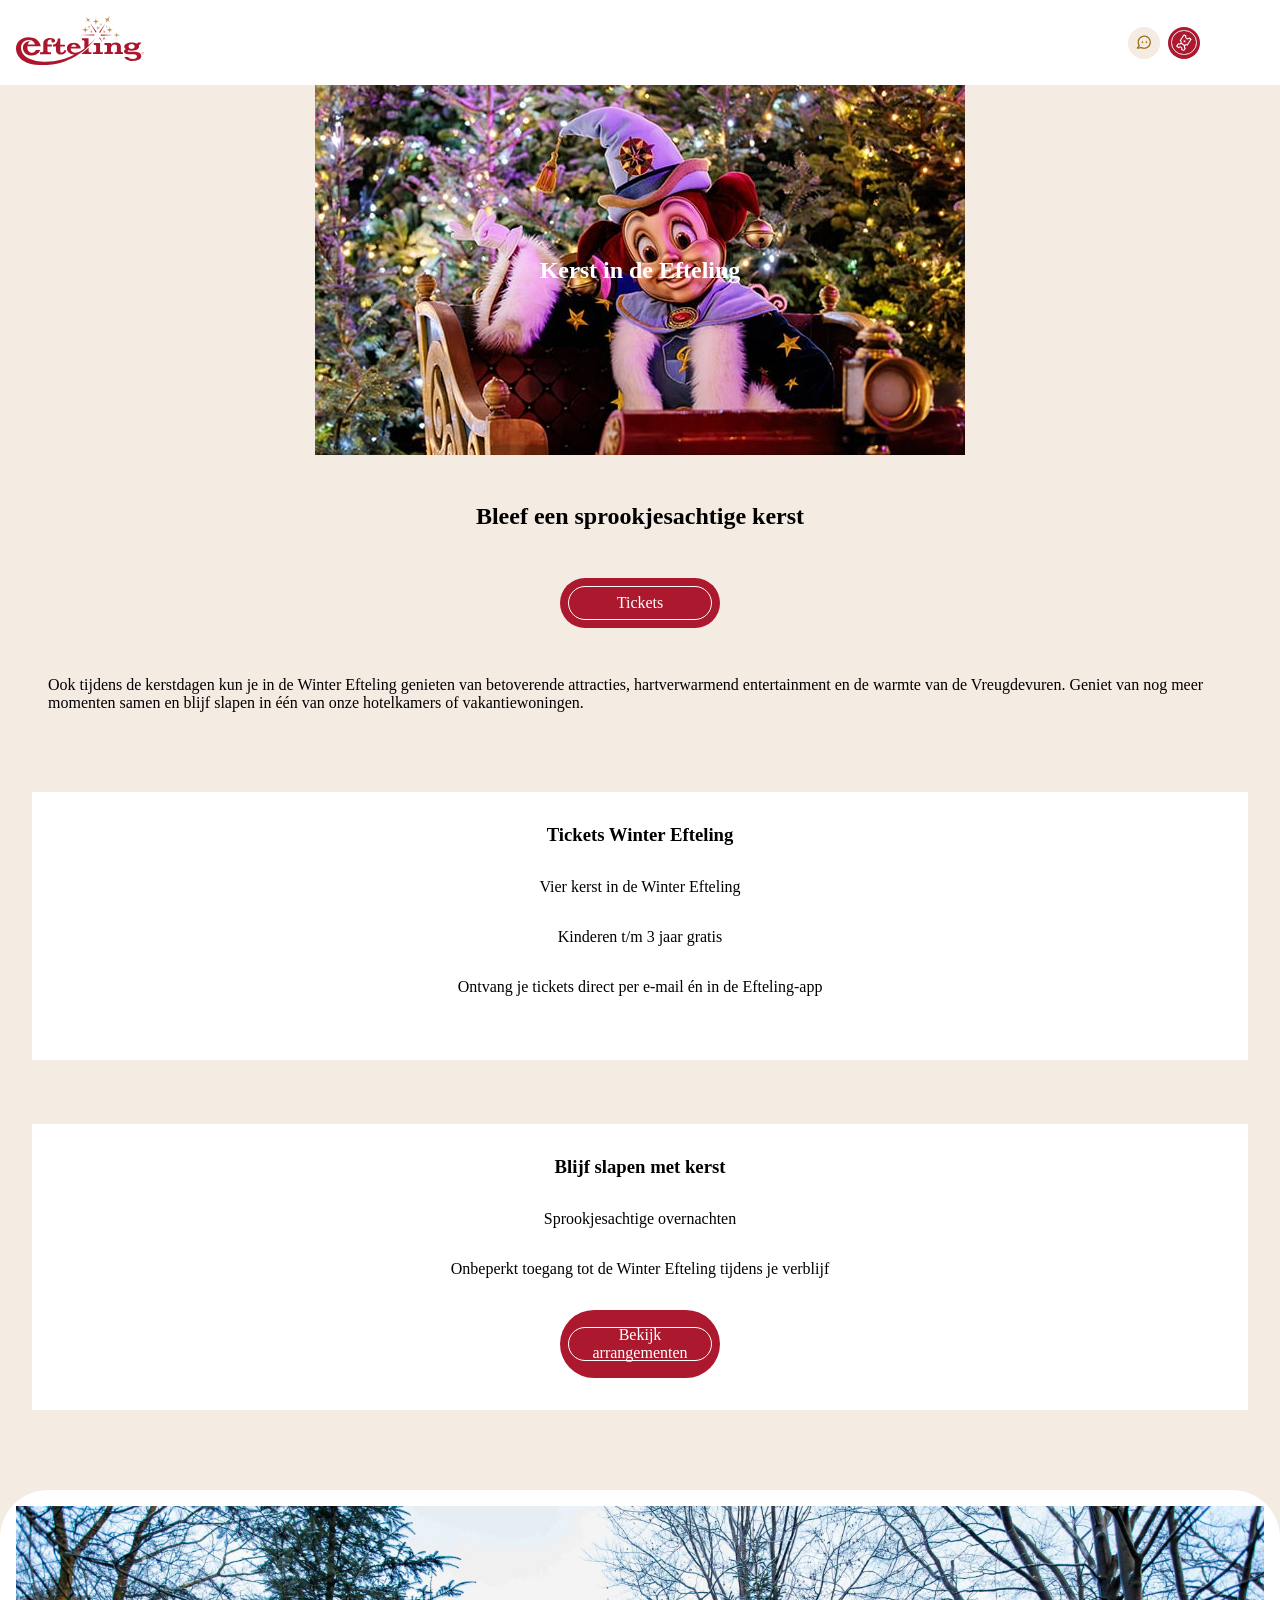
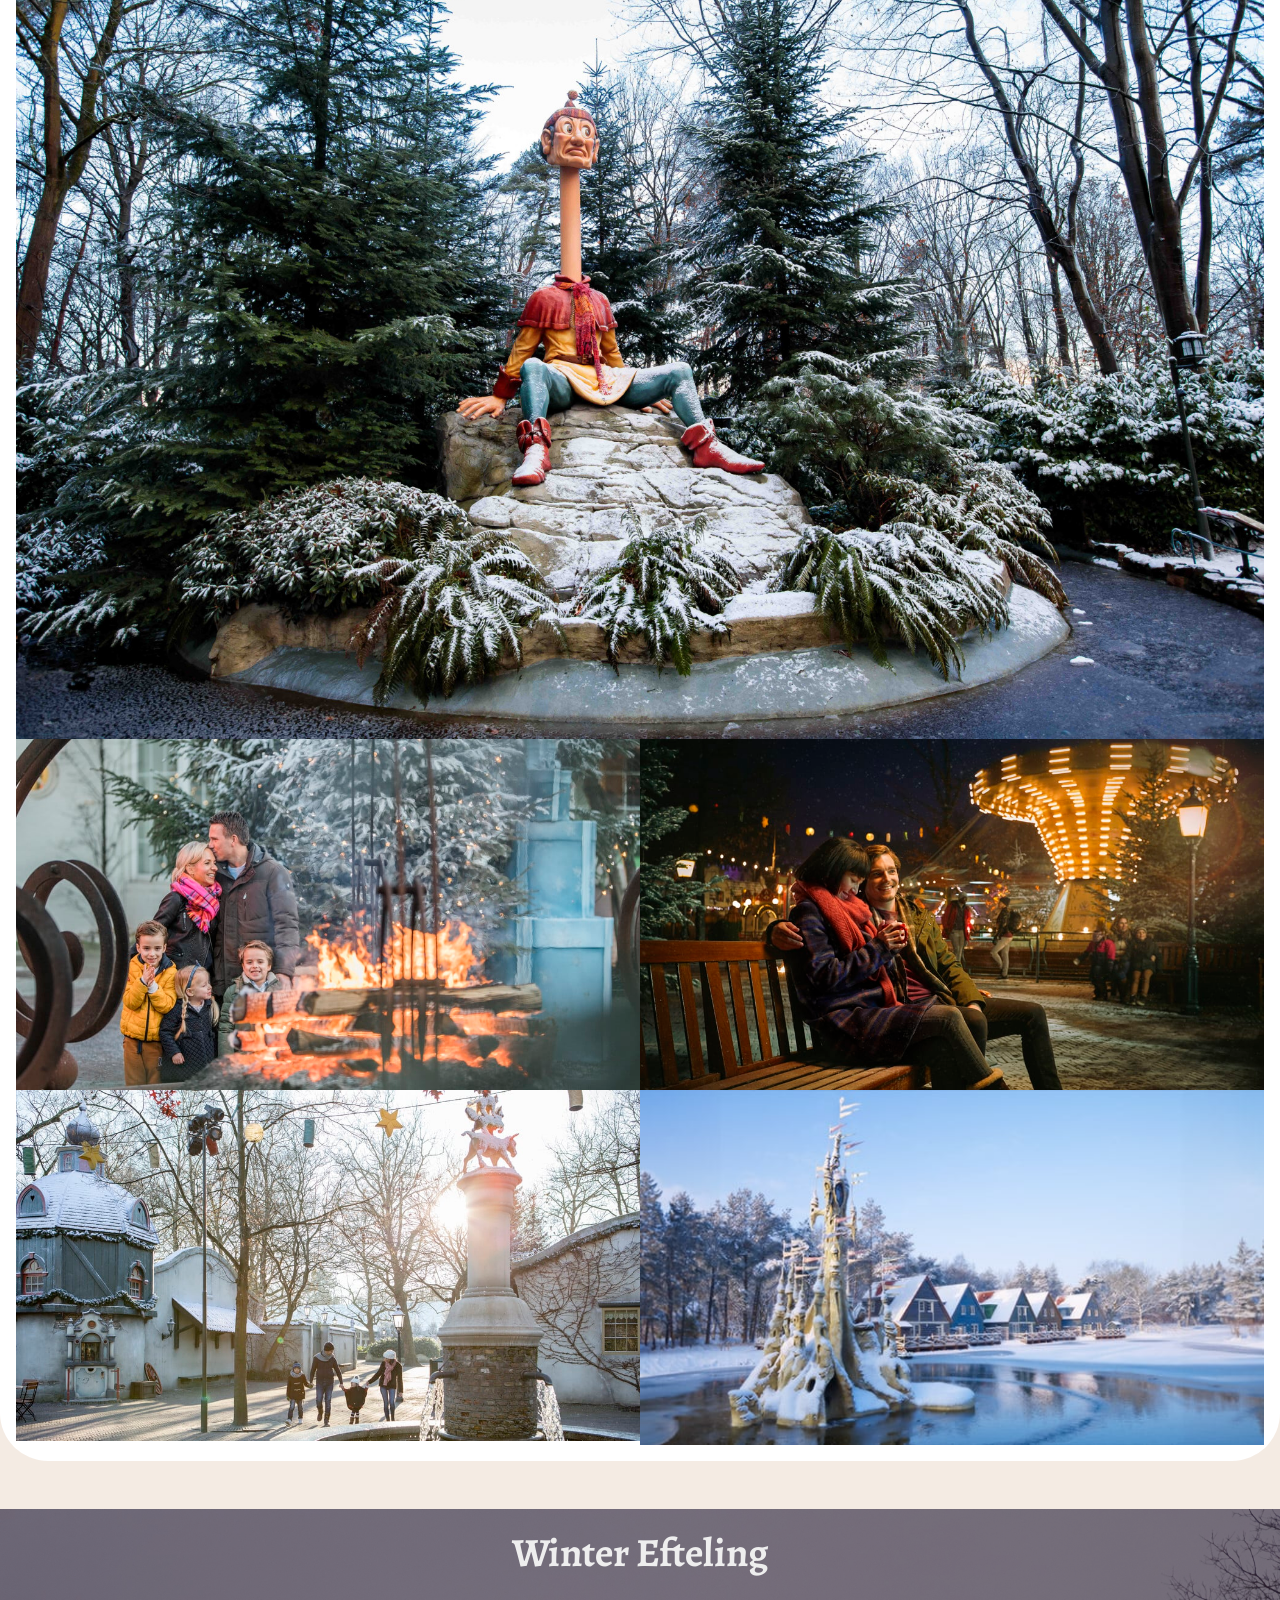
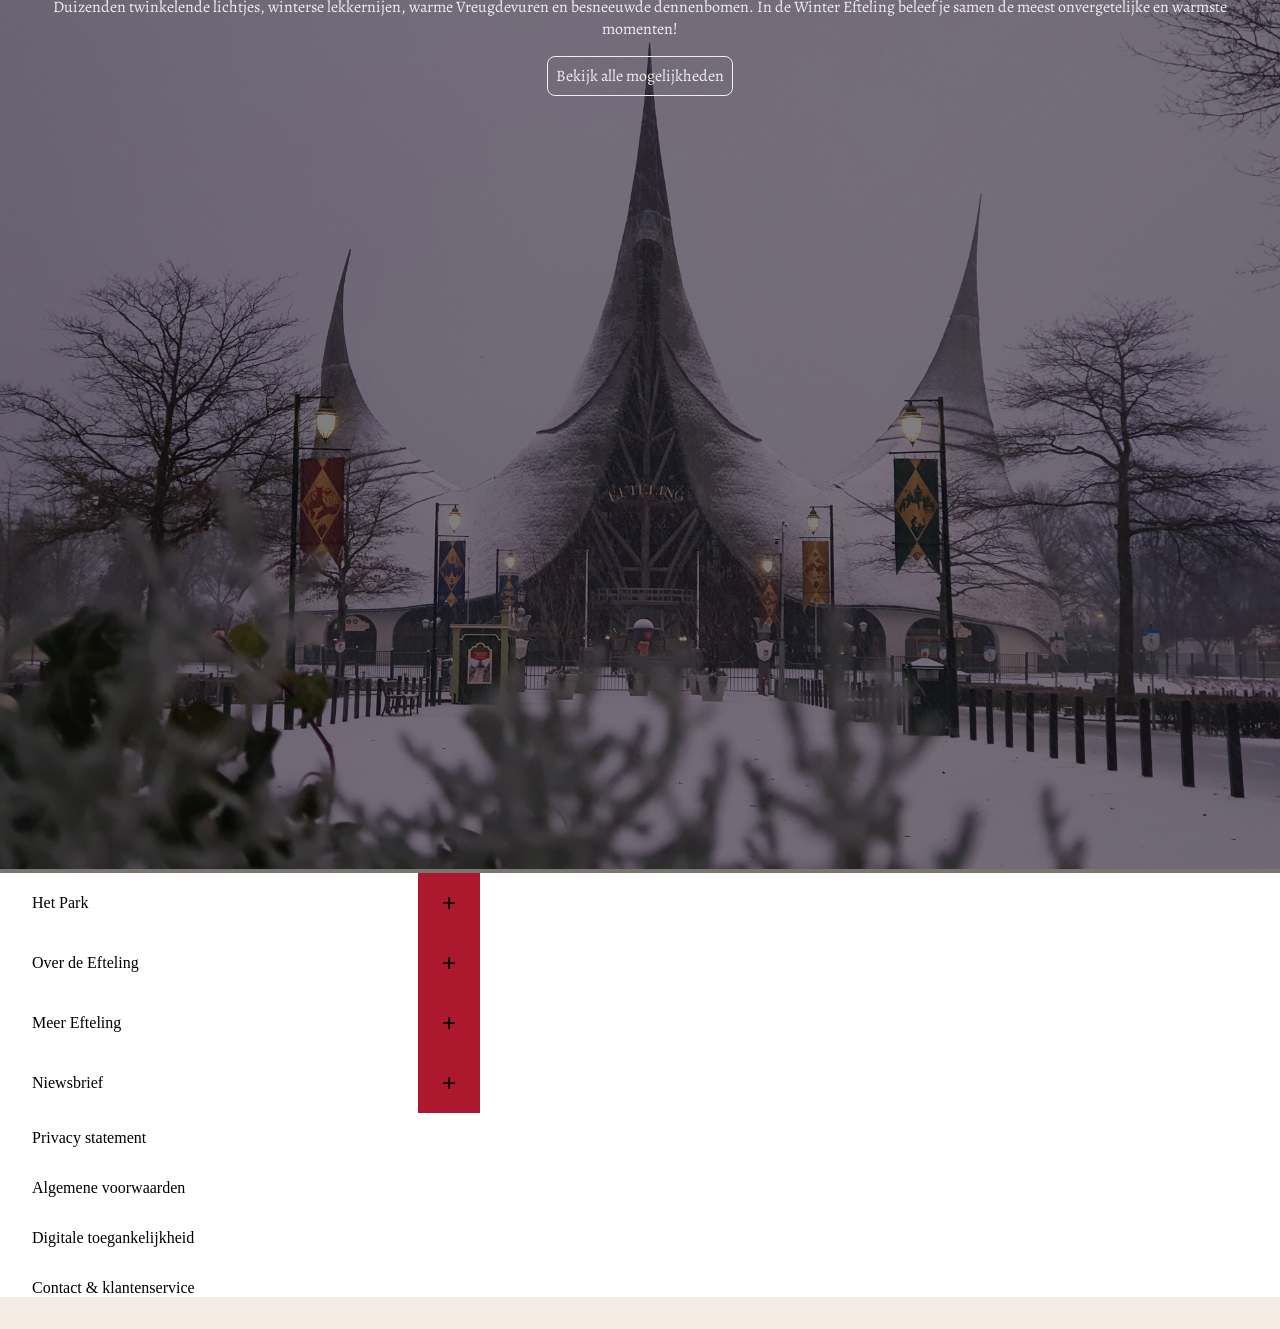
==== commit b7173b4c: "update css" ====
--- a/park.html
+++ b/park.html
@@ -1,5 +1,5 @@
 <!DOCTYPE html>
-<html lang="en">
+<html lang="nl">
   <head>
     <meta charset="UTF-8" />
     <meta name="viewport" content="width=device-width, initial-scale=1.0" />
@@ -83,7 +83,7 @@
 
     <main class="eftelingkerst">
       <section>
-        <h1>Kert in de Efteling</h1>
+        <h1>Kerst in de Efteling</h1>
         <img src="images/efteling-pardoes.jpeg" alt="" />
       </section>
 
@@ -116,7 +116,7 @@
       </section>
 
       <section>
-        <img src="images/efteling-ijsbaan.jpg" alt="" />
+        
         <img src="images/efteling-langnek.jpg" alt="" />
         <img src="images/efteling-kampvuur.jpeg" alt="" />
         <img src="images/efteling-samen.jpeg" alt="" />
--- a/styles/style.css
+++ b/styles/style.css
@@ -136,8 +136,17 @@
   margin: 3rem;
   text-align: center;
 }
-h3 {
-}
+
+main section:nth-of-type(1) {
+  display: grid;
+  grid-template-rows: 1fr .1fr auto auto auto;
+  gap: 1rem;
+}
+
+main section:nth-of-type(1) h1 {
+align-self: center;
+}
+
 main section:nth-of-type(1) figure {
   display: grid;
   grid-template-columns: 1fr 1fr;
@@ -160,7 +169,13 @@
   gap: 1rem;
 }
 main section:nth-of-type(1) a {
-background-color: #ac182d;
+  background-color: #996605;
+  border-radius: 8rem;
+  padding: 1rem;
+  text-decoration: none;
+  color: white;
+  width: max-content;
+ 
 } 
 
   
@@ -276,6 +291,17 @@
   margin-top: 3rem;
   margin-bottom: 3rem;
 }
+
+main section:nth-of-type(5) form {
+display: flex;
+flex-direction: column;
+background-color: #ac182d;
+color: white;
+padding: 1rem;
+margin-bottom: 1rem;
+}
+
+
 footer {
   background-color: white;
 }
@@ -445,20 +471,18 @@
  border: solid .1rem white;
  position: absolute;
  padding: 1rem 0;
- border-radius: 3rem;
-}
-
-
-.eftelingkerst section:nth-of-type(4) {
+  border-radius: 3rem;
+}
+
+/* Met uitleg hulp van Ronald (heeft mij de basis helpen uitleggen)*/
+.eftelingkerst section:nth-of-type(4)  {
 display: grid;
-grid-template-columns: repeat(6, 1fr);
-grid-template-rows: repeat(2, 1fr);
-
-}
-.eftelingkerst section:nth-of-type(4) {
-  grid-column: auto;
-  grid-column-end: 2;
-  
+grid-template-columns: repeat(2, 1fr);
+grid-template-rows: repeat(3, auto)
+}
+/* Met uitleg hulp van Ronald (heeft mij de basis helpen uitleggen)*/
+.eftelingkerst section:nth-of-type(4) img:nth-of-type(1) {
+grid-column: 1/3;
 }
   
   .eftelingkerst section:nth-of-type(5) {
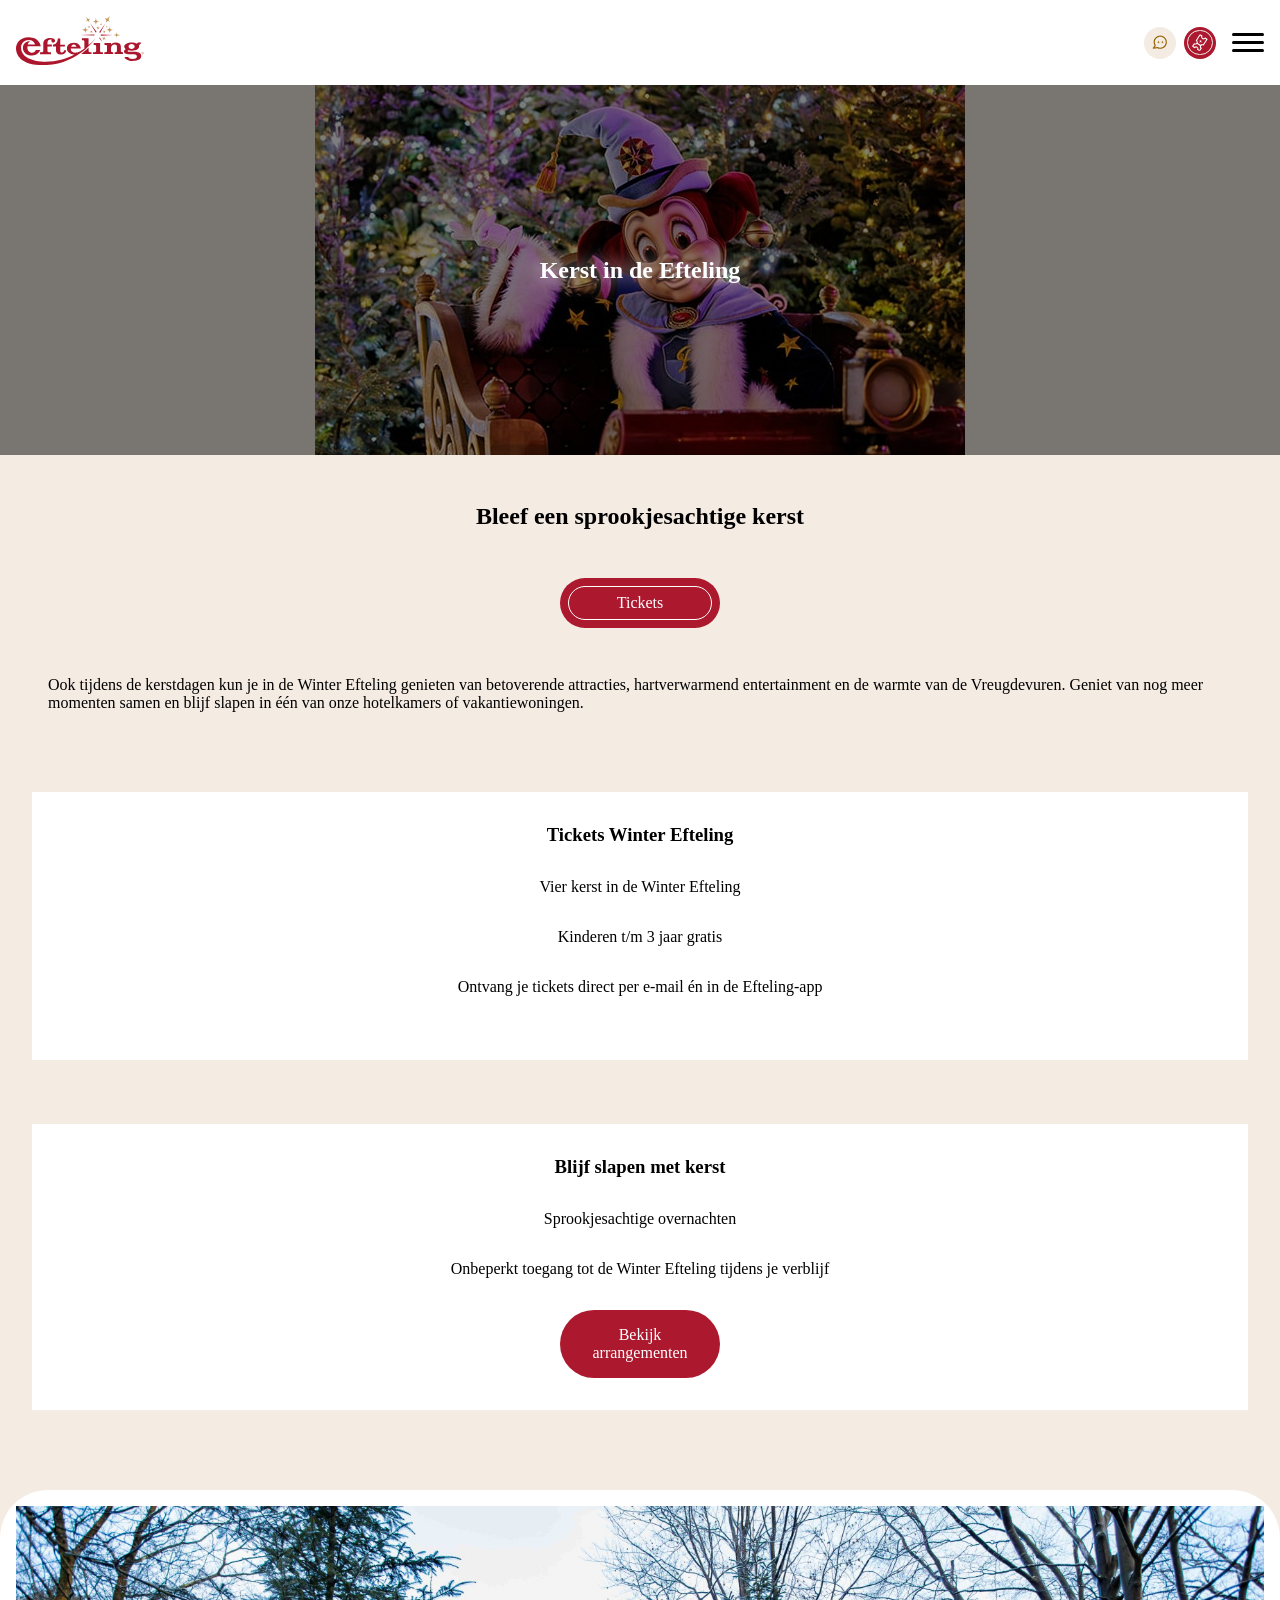
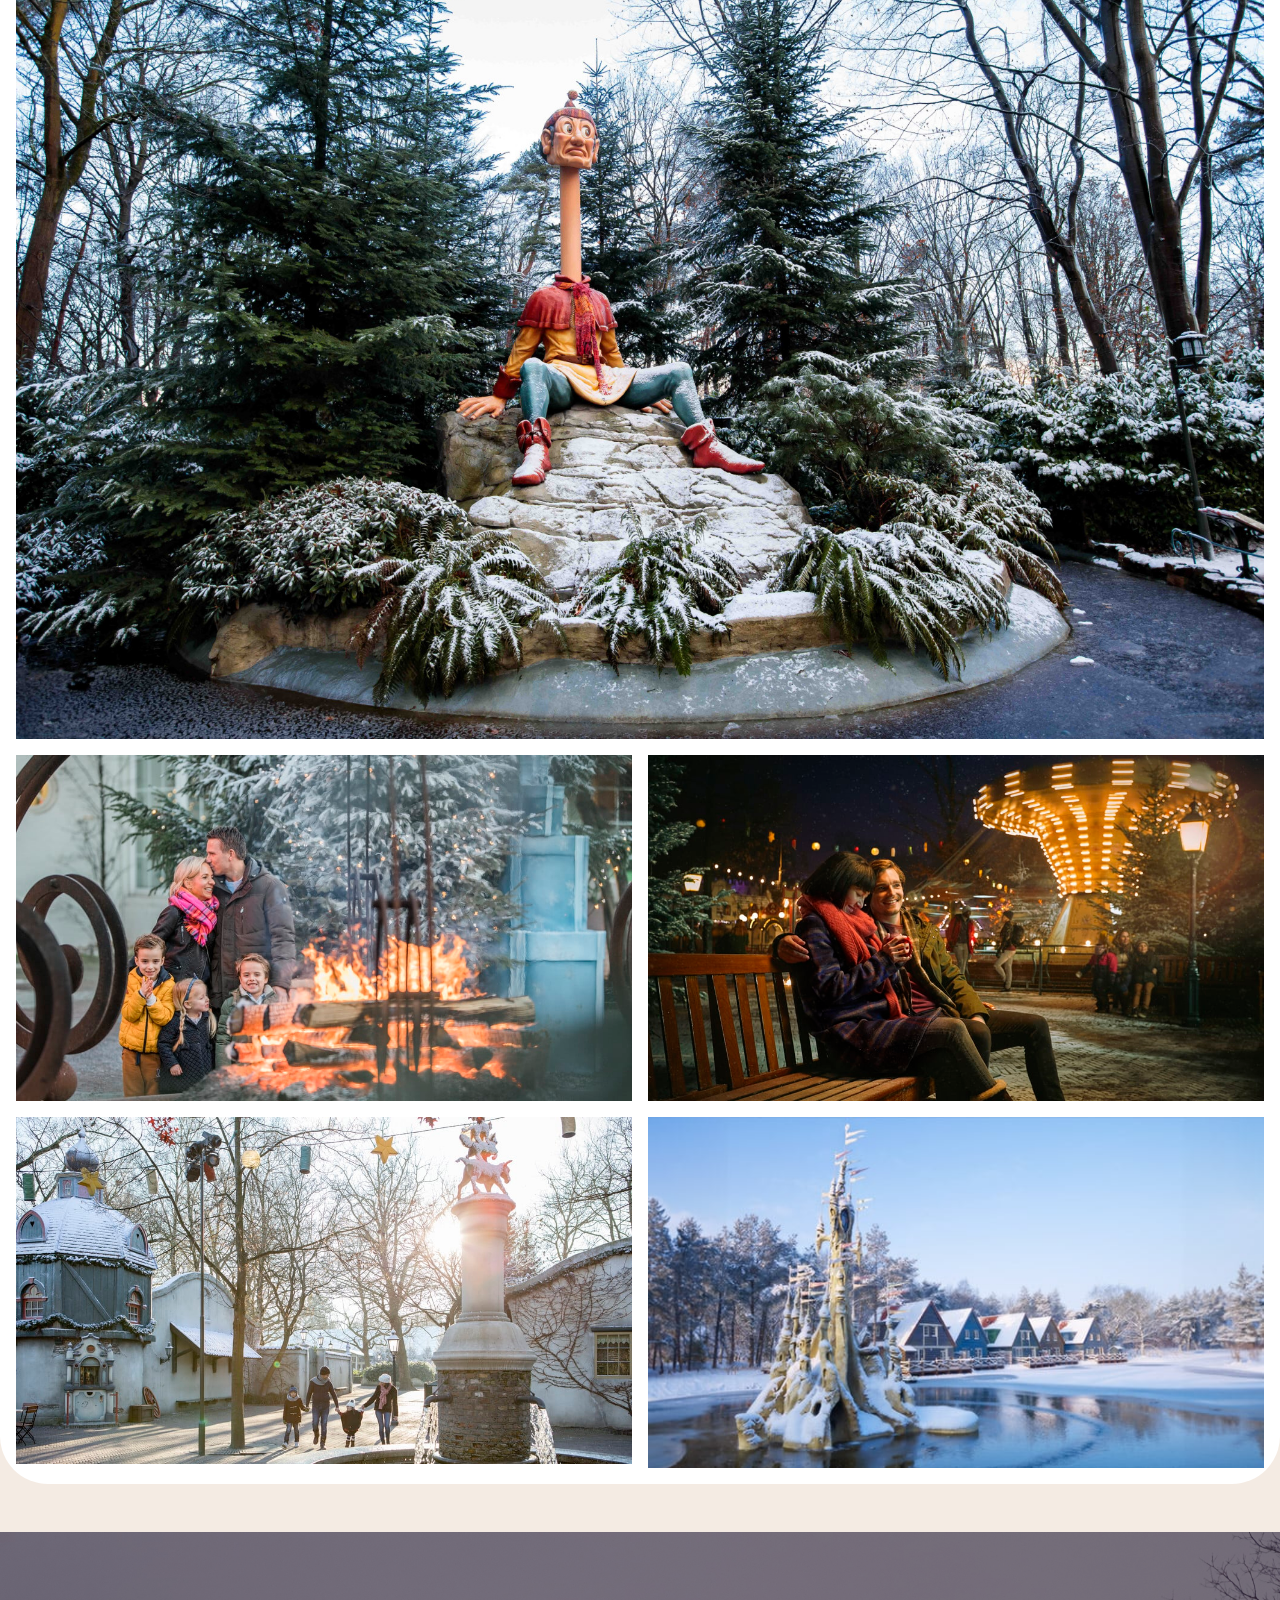
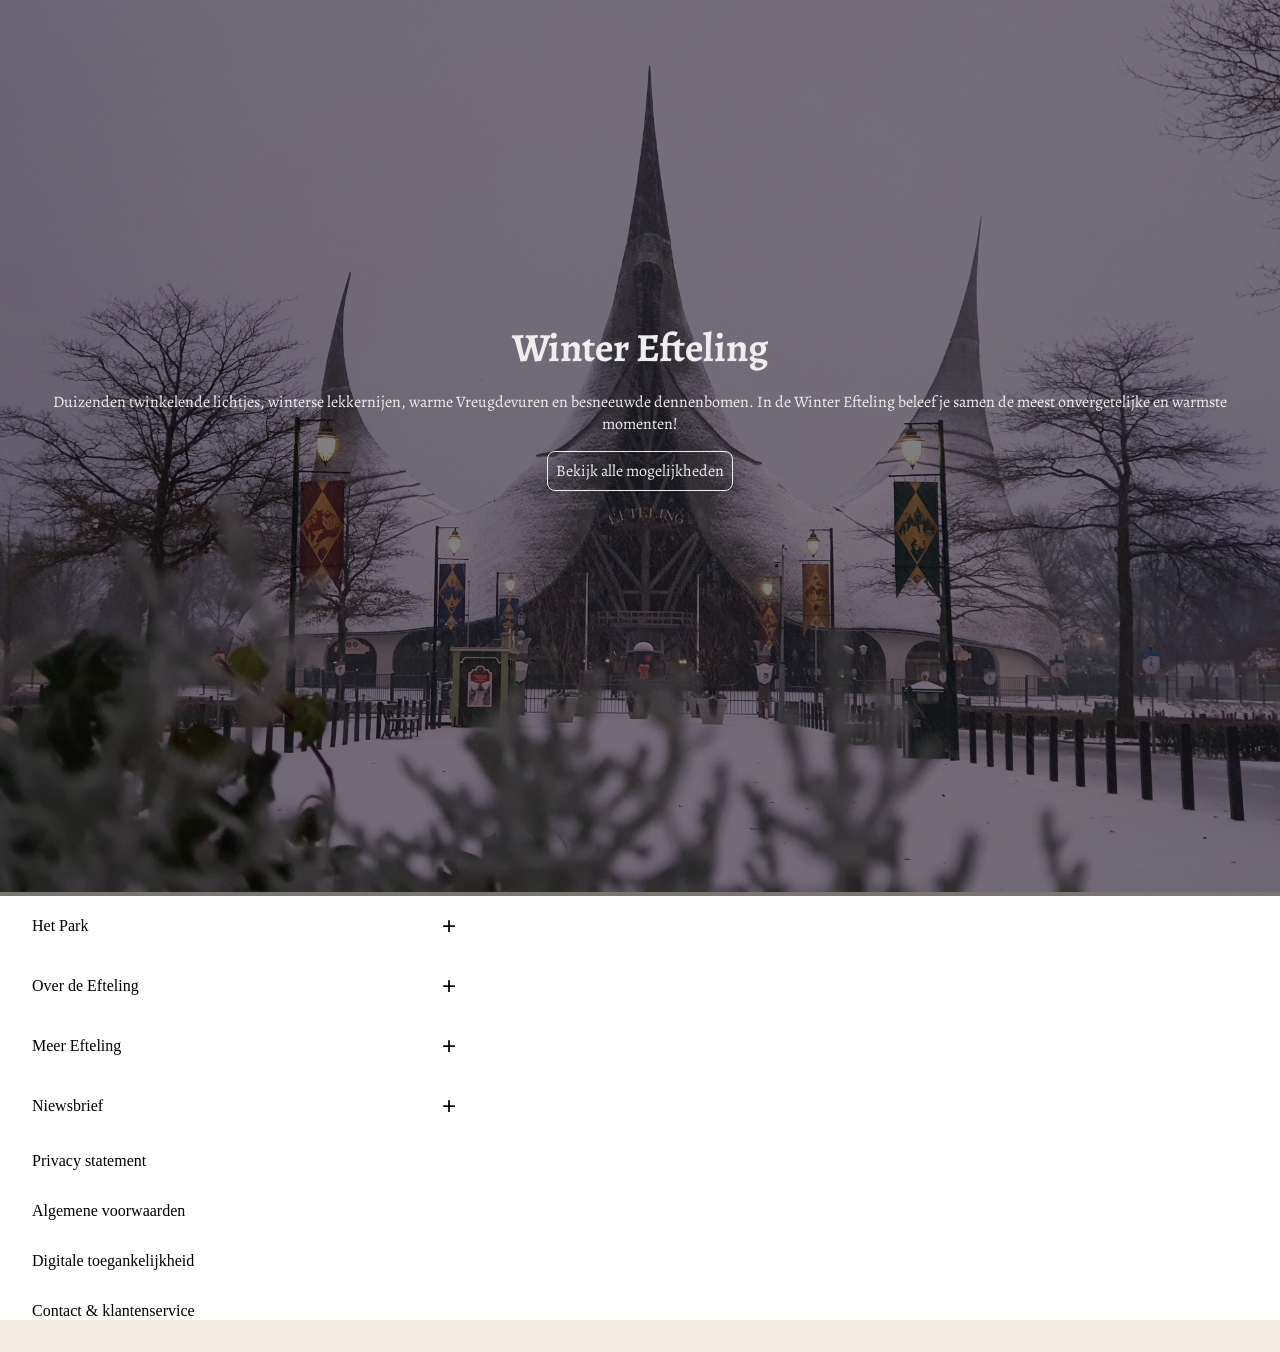
==== commit e6ad017d: "update css" ====
--- a/park.html
+++ b/park.html
@@ -10,7 +10,7 @@
   <body>
     <header>
       <nav>
-        <a href="./">
+        <a aria-label="Ga naar de homepagina"href="/">
           <svg
             class="NavigationMobile_logo__nAhSs"
             xmlns="http://www.w3.org/2000/svg"
@@ -33,7 +33,7 @@
         </a>
         <ul>
           <li>
-            <button>
+            <button aria-label="Ga naar de homepagina" type="button">
               <svg
                 xmlns="http://www.w3.org/2000/svg"
                 viewBox="0 0 24 24"
@@ -52,7 +52,7 @@
             </button>
           </li>
           <li>
-            <button>
+            <button aria-label="Ga naar de homepagina" type="button">
               <svg
                 xmlns="http://www.w3.org/2000/svg"
                 viewBox="0 0 24 24"
@@ -79,17 +79,60 @@
           <span> </span>
         </button>
       </nav>
+      <nav>
+        <ul>
+          <li>
+          <h3>Ontdek het park</h3>
+          <ul>
+            <li>
+              <a href="./index.html" aria-label="Klik hier op als je meer wilt weten over het park">Het Park</a>
+            </li>
+            <li>
+              <a href="./index.html" aria-label="Klik hier op als je meer wilt weten alle seizoenen geopend">Alle Seizoenen geopend</a>
+            </li>
+            <li>
+              <a href="./index.html" aria-label="Klik hier op als je meer wilt weten over meer Efteling">Meer Efteling</a>
+            </li>
+            </ul>
+          </li>
+          <li>
+          <h3>Plan je bezoek</h3>
+          <ul>
+            <li>
+              <a href="./index.html" aria-label="Klik hier op als je meer wilt weten overnachten bij de Efteling">Prijsinformatie</a>
+            </li>
+            <li>
+              <a href="./index.html"aria-label="Klik hier op als je meer wilt weten over praktische informatie >Praktische informatie">Praktische informatie</a>
+            </li>
+            </ul>
+          </li>
+          <li>
+          <h3>Kom overnachten</h3>
+          <ul>
+            <li>
+                   <a href="./index.html" aria-label="Klik hier op als je meer wilt weten overnachten bij de Efteling">Overnachten bij de Efteling</a>
+            </li>
+            <li>
+              <a href="./index.html" aria-label="Klik hier op om alle aanbiedingen te zien">Aanbiedingen</a>
+            </li>
+            <li>
+              <a href="./index.html"aria-label="Klik hier op als je meer wilt weten over bij de efteling slapen">Meer over slapen bij de Efteling</a>
+            </li>
+            </ul>
+          </li>
+        </ul>
+      </nav>
     </header>
 
     <main class="eftelingkerst">
       <section>
         <h1>Kerst in de Efteling</h1>
-        <img src="images/efteling-pardoes.jpeg" alt="" />
+        <img src="images/efteling-pardoes.jpeg" alt="Pardoes die in een slee zit en naar je zwaait in een kerst outfit " />
       </section>
 
       <section>
         <h2>Bleef een sprookjesachtige kerst</h2>
-        <a href="https://example.com">Tickets</a>
+        <a aria-label="Bestel hier je efteling tickets voor het park" href="./index.html" >Tickets</a>
         <p>
           Ook tijdens de kerstdagen kun je in de Winter Efteling genieten van
           betoverende attracties, hartverwarmend entertainment en de warmte van
@@ -111,17 +154,17 @@
           <h3>Blijf slapen met kerst</h3>
           <p>Sprookjesachtige overnachten</p>
           <p>Onbeperkt toegang tot de Winter Efteling tijdens je verblijf</p>
-          <a href="https://example.com">Bekijk arrangementen</a>
+          <a href="./index.html" aria-label="Bekijk nu alle arrangementen aanbiedingen voor de winter Efteling">Bekijk arrangementen</a>
         </article>
       </section>
 
       <section>
         
-        <img src="images/efteling-langnek.jpg" alt="" />
-        <img src="images/efteling-kampvuur.jpeg" alt="" />
-        <img src="images/efteling-samen.jpeg" alt="" />
-        <img src="images/efteling-familie.jpg" alt="" />
-        <img src="images/efteling-huizen.jpg" alt="" />
+        <img src="images/efteling-langnek.jpg" alt="Langnek die op een steen zit en zijn nek is aan het groeien"/>
+        <img src="images/efteling-kampvuur.jpeg" alt="Een familie die bij een kampvuur staat in de efteling"/>
+        <img src="images/efteling-samen.jpeg" alt="Een man en een vrouw die op een Efteling bankje zitten"/>
+        <img src="images/efteling-familie.jpg" alt="Een familie die rond aan het lopen is in de winter efteling"/>
+        <img src="images/efteling-huizen.jpg" alt="Efteling winter huisje waar je kan blijven "/>
       </section>
 
       <section>
@@ -131,10 +174,10 @@
             Duizenden twinkelende lichtjes, winterse lekkernijen, warme
             Vreugdevuren en besneeuwde dennenbomen. In de Winter Efteling beleef
             je samen de meest onvergetelijke en warmste momenten!
-            <a href="https://example.com">Bekijk alle mogelijkheden</a>
+            <a href="./index.html" aria-label="Bestel hier je efteling tickets voor het park">Bekijk alle mogelijkheden</a>
           </p>
         </div>
-        <img src="images/wintereftelingopen.jpg" alt="" />
+        <img src="images/wintereftelingopen.jpg" alt="Winter Efteling poort ingang voorkant" />
       </section>
     </main>
 
@@ -146,11 +189,11 @@
             <button>+</button>
           </summary>
           <ul>
-            <li><a href="/">Attracties</a></li>
-            <li><a href="/">Openingstijden & drukte</a></li>
-            <li><a href="/">Prijsinformatie</a></li>
-            <li><a href="/">Abonnementen</a></li>
-            <li><a href="/">Groepe & schoolreizen</a></li>
+            <li><a href="./index.html">Attracties</a></li>
+            <li><a href="./index.html">Openingstijden & drukte</a></li>
+            <li><a href="./index.html">Prijsinformatie</a></li>
+            <li><a href="./index.html">Abonnementen</a></li>
+            <li><a href="./index.html">Groepe & schoolreizen</a></li>
           </ul>
         </details>
       </section>
@@ -162,18 +205,17 @@
             <button>+</button>
           </summary>
           <ul>
-            <li><a href="/">Ons verhaal</a></li>
-            <li><a href="/">Geschiedenis</a></li>
-            <li><a href="/">Organisatie</a></li>
-            <li><a href="/">Werken bij de Efteling</a></li>
-            <li><a href="/">Auditieoproepen</a></li>
-            <li><a href="/">Vacatures</a></li>
-            <li><a href="/">Adres & route</a></li>
-            <li><a href="/">Pers</a></li>
-          </ul>
-        </details>
-      </section>
-
+            <li><a href="./index.html">Ons verhaal</a></li>
+            <li><a href="./index.html">Geschiedenis</a></li>
+            <li><a href="./index.html">Organisatie</a></li>
+            <li><a href="./index.html">Werken bij de Efteling</a></li>
+            <li><a href="./index.html">Auditieoproepen</a></li>
+            <li><a href="./index.html">Vacatures</a></li>
+            <li><a href="./index.html">Adres & route</a></li>
+            <li><a href="./index.html">Pers</a></li>
+          </ul>
+        </details>
+      </section>
       <section>
         <details>
           <summary>
@@ -181,13 +223,13 @@
             <button>+</button>
           </summary>
           <ul>
-            <li><a href="/">Efteling Theater</a></li>
-            <li><a href="/">Efteling Evenementen </a></li>
-            <li><a href="/">Efteling Kids website</a></li>
-            <li><a href="/">Efteling Kids radio</a></li>
-            <li><a href="/">Efteling Kids radio</a></li>
-            <li><a href="/">Efteling apps</a></li>
-            <li><a href="/">Efteling Blog</a></li>
+            <li><a href="./index.html">Efteling Theater</a></li>
+            <li><a href="./index.html">Efteling Evenementen </a></li>
+            <li><a href="./index.html">Efteling Kids website</a></li>
+            <li><a href="./index.html">Efteling Kids radio</a></li>
+            <li><a href="./index.html">Efteling Kids radio</a></li>
+            <li><a href="./index.html">Efteling apps</a></li>
+            <li><a href="./index.html">Efteling Blog</a></li>
           </ul>
         </details>
       </section>
@@ -199,10 +241,10 @@
             <button>+</button>
           </summary>
           <ul>
-            <li><p href="/">Het parkt</p></li>
-            <li><a href="/">Over de Efteling</a></li>
-            <li><a href="/">Meer Efteling</a></li>
-            <li><a href="/">Niewsbrief</a></li>
+            <li><a href="./park.html">Het parkt</a></li>
+            <li><a href="./park.html">Over de Efteling</a></li>
+            <li><a href="./park.html">Meer Efteling</a></li>
+            <li><a href="./park.html">Niewsbrief</a></li>
           </ul>
         </details>
       </section>
@@ -216,5 +258,6 @@
         </ul>
       </section>
     </footer>
+    <script src="./scripts/script.js"></script>
   </body>
 </html>
--- a/styles/style.css
+++ b/styles/style.css
@@ -1,4 +1,4 @@
-@import url('https://fonts.googleapis.com/css2?family=Alegreya:ital,wght@0,400..900;1,400..900&display=swap');
+@import url("https://fonts.googleapis.com/css2?family=Alegreya:ital,wght@0,400..900;1,400..900&display=swap");
 
 /**************/
 /* CSS REMEDY */
@@ -28,7 +28,7 @@
   background-color: var(--color-background);
   align-items: center;
   padding: 1rem;
-  background-color: white;
+  background-color: var(--color-white);
 }
 header nav:nth-of-type(1) a {
   width: 8rem;
@@ -47,7 +47,7 @@
   display: flex;
   align-items: center;
 }
-header nav:nth-of-type(1) ul li button  {
+header nav:nth-of-type(1) ul li button {
   border-radius: 30px;
   padding: 0.2rem;
 }
@@ -63,12 +63,12 @@
   border-radius: 30px;
 }
 header nav:nth-of-type(1) ul li:nth-of-type(2) button svg {
-  fill: white;
+  fill: var(--color-white);
   border: solid 1px var(--color-background);
 }
 
 header nav:nth-of-type(1) ul li button:focus {
-  border: solid .2rem hotpink;
+  border: solid 0.2rem hotpink;
 }
 header nav:nth-of-type(1) ul li:nth-of-type(1) button svg {
   fill: var(--color-gold);
@@ -95,9 +95,10 @@
 header nav:nth-of-type(2) {
   width: 100vw;
   height: 90vh;
-  background-color: white;
+  background-color: var(--color-white);
   transform: translateX(100vw);
   transition: 0.5s;
+  z-index: 3;
   position: absolute;
 }
 header nav:nth-of-type(2).open {
@@ -136,17 +137,17 @@
   margin: 3rem;
   text-align: center;
 }
-
+/* Met uitleg hulp van ali */
 main section:nth-of-type(1) {
   display: grid;
-  grid-template-rows: 1fr .1fr auto auto auto;
+  grid-template-rows: 1fr 0.1fr auto auto auto;
   gap: 1rem;
 }
 
 main section:nth-of-type(1) h1 {
-align-self: center;
-}
-
+  align-self: center;
+}
+/* Met uitleg hulp van studenten assitente */
 main section:nth-of-type(1) figure {
   display: grid;
   grid-template-columns: 1fr 1fr;
@@ -158,7 +159,7 @@
 }
 
 button:hover {
-  background-color: #aaa;
+  background-color: #4d3928;
 }
 main section:nth-of-type(1) figure img {
   display: block;
@@ -168,23 +169,25 @@
   flex-direction: column;
   gap: 1rem;
 }
+
 main section:nth-of-type(1) a {
   background-color: #996605;
   border-radius: 8rem;
   padding: 1rem;
   text-decoration: none;
-  color: white;
+  color: var(--color-white);
   width: max-content;
- 
-} 
-
-  
+}
+
+main section:nth-of-type(1) a:hover {
+  background-color: #4d3928;
+}
 
 main section:nth-of-type(2) li {
   display: flex;
   flex-direction: column;
   gap: 3rem;
-  background: white;
+  background: var(--color-white);
   border-radius: 3rem;
   overflow: hidden;
 }
@@ -204,12 +207,14 @@
   border-radius: 8rem;
   padding: 1rem;
   text-decoration: none;
-  color: white;
+  color: var(--color-white);
   width: max-content;
   margin-left: 1rem;
   margin-right: 1rem;
 }
-
+main section:nth-of-type(2) a:hover {
+  background-color: #4d3928;
+}
 main section:nth-of-type(2) ul {
   display: flex;
   overflow: scroll;
@@ -238,11 +243,15 @@
   border-radius: 8rem;
   padding: 1rem;
   text-decoration: none;
-  color: white;
+  color: var(--color-white);
   width: max-content;
   margin-left: 1rem;
   margin-right: 1rem;
 }
+
+main section:nth-of-type(3) a:hover {
+  background-color: #4d3928;
+}
 main section:nth-of-type(3) li p {
   margin-left: 1rem;
   margin-right: 1rem;
@@ -255,7 +264,7 @@
   display: flex;
   flex-direction: column;
   gap: 3rem;
-  background: white;
+  background: var(--color-white);
   border-radius: 3rem;
   overflow: hidden;
 }
@@ -285,7 +294,7 @@
 }
 
 main section:nth-of-type(4) {
-  background: white;
+  background: var(--color-white);
   padding: 1rem;
   border-radius: 3rem;
   margin-top: 3rem;
@@ -293,21 +302,25 @@
 }
 
 main section:nth-of-type(5) form {
-display: flex;
-flex-direction: column;
-background-color: #ac182d;
-color: white;
-padding: 1rem;
-margin-bottom: 1rem;
-}
-
+  display: flex;
+  flex-direction: column;
+  background-color: #ac182d;
+  color: var(--color-white);
+  padding: 1rem;
+  margin-bottom: 1rem;
+}
 
 footer {
-  background-color: white;
+  background-color: var(--color-white);
+}
+
+footer a:hover{
+text-decoration: underline;
+color: #ac182d;
 }
 summary {
   list-style: none;
-  background-color: white;
+  background-color: var(--color-white);
   padding-left: 2rem;
   display: flex;
   max-width: 30rem;
@@ -315,8 +328,8 @@
   justify-content: space-between;
 }
 
-button {
-  background-color: #ac182d;
+footer button {
+  background-color: var(--color-white);
   border: none;
   font-size: 1.5rem;
   padding: 1rem 1.5rem;
@@ -369,8 +382,9 @@
   --color-text: #111;
   --color-background: #eee;
   --color-gold: #996605;
-  --picture-font: 'Alegreya';
+  --picture-font: "Alegreya";
   --color-beige: #fcf5ed;
+  --color-white: white;
 }
 
 img {
@@ -382,57 +396,65 @@
 }
 
 /* body[data-pagina="pagina-3"]{
-	background-color: red;
+  background-color: red;
 } */
 
+.eftelingkerst {
+  width: 100%;
+  padding: 0;
+}
+
+.eftelingkerst section:nth-of-type(1) {
+  position: relative;
+  display: flex;
+  align-items: center;
+  justify-content: center;
+}
+
+.eftelingkerst section:nth-of-type(1)::before {
+  content: "";
+  width: 100%;
+  height: 100%;
+  background-color: rgba(0, 0, 0, 0.5);
+  position: absolute;
+}
+/* Uitgelegd door Ali, geschreven door mij, hoe ik animaties kan gebruiken. */
 .eftelingkerst section:nth-of-type(1) h1 {
-position:absolute;
-left:1rem;
-right:1rem;
-padding-top: 4rem;
-color: white;
-}
-
-.eftelingkerst {
-  width: 100%;
-  padding: 0;
-}
-
-.eftelingkerst section:nth-of-type(1){
+  position: absolute;
+  color: white;
+  transform: scale(1);
+  filter: drop-shadow(white 0 0 10px);
+  animation-name: welkomTitel, glow;
+  animation-duration: 1s, 2s;
+  animation-timing-function: ease, ease-in-out;
+  animation-delay: 1s, 2s;
+  animation-fill-mode: backwards, backwards;
+}
+
+.eftelingkerst section:nth-of-type(2) p {
+  padding: 2rem;
+  margin: 1rem;
+}
+
+.eftelingkerst section:nth-of-type(2) a {
+  display: flex;
+  align-items: center;
+  justify-content: center;
+  text-align: center;
+  width: 10rem;
+  margin: 0 auto;
+  background-color: #ac182d;
+  color: var(--color-white);
+  border-radius: 3rem;
+  padding: 1rem;
+  text-decoration: none;
   position: relative;
-  display: flex;
-  align-items: center;
-  justify-content: center;
-}
-.eftelingkerst section:nth-of-type(1) h1 {
-  padding:0;
-}
-
-.eftelingkerst section:nth-of-type(2) p {
-  padding:2rem;
-  margin: 1rem;
-  
-  }
-  
-  .eftelingkerst section:nth-of-type(2) a {
-   display: flex;
-   align-items: center;
-   justify-content: center;
-    text-align: center;
-    width: 10rem;
-    margin: 0 auto;
-    background-color: #ac182d;
-    color: white;
-    border-radius: 3rem;
-    padding: 1rem;
-    text-decoration: none;
-    position: relative;
-    }
-  /* Met uitleg hulp van Ali om een wit randje om de knop te doen*/
+}
+/* Met uitleg hulp van Ali om een wit randje om de knop te doen*/
 .eftelingkerst section:nth-of-type(2) a::before {
   content: "";
   width: 90%;
-  border: solid .1rem white;
+  border: solid 0.1rem var(--color-white);
   position: absolute;
   padding: 1rem 0;
   border-radius: 3rem;
@@ -442,103 +464,133 @@
   display: flex;
   flex-direction: column;
 }
-.eftelingkerst section:nth-of-type(3) article  {
-background-color: white;
-margin: 2rem;
-padding: 2rem;
-text-align: center;
-
+.eftelingkerst section:nth-of-type(3) article {
+  background-color: var(--color-white);
+  margin: 2rem;
+  padding: 2rem;
+  text-align: center;
 }
 
 .eftelingkerst section:nth-of-type(3) a {
   display: flex;
   align-items: center;
   justify-content: center;
-   text-align: center;
-   width: 10rem;
-   margin: 0 auto;
-   background-color: #ac182d;
-   color: white;
-   border-radius: 3rem;
-   padding: 1rem;
-   text-decoration: none;
-   position: relative;
-   }
- /* Met uitleg hulp van Ali om een wit randje om de knop te doen*/
+  text-align: center;
+  width: 10rem;
+  margin: 0 auto;
+  background-color: #ac182d;
+  color: var(--color-white);
+  border-radius: 3rem;
+  padding: 1rem;
+  text-decoration: none;
+  position: relative;
+}
+/* Met uitleg hulp van Ali om een wit randje om de knop te doen*/
 .eftelingkerst section:nth-of-type(3) a::before {
- content: "";
- width: 90%;
- border: solid .1rem white;
- position: absolute;
- padding: 1rem 0;
-  border-radius: 3rem;
+  content: "";
+  width: 90%;
+  
+  position: absolute;
+
+  border-radius: 3rem;
+}
+
+.eftelingkerst section:nth-of-type(3) a:hover {
+  background-color: #4d3928;
 }
 
 /* Met uitleg hulp van Ronald (heeft mij de basis helpen uitleggen)*/
-.eftelingkerst section:nth-of-type(4)  {
-display: grid;
-grid-template-columns: repeat(2, 1fr);
-grid-template-rows: repeat(3, auto)
+.eftelingkerst section:nth-of-type(4) {
+  display: grid;
+  grid-template-columns: repeat(2, 1fr);
+  grid-template-rows: repeat(3, auto);
+  gap: 1rem;
 }
 /* Met uitleg hulp van Ronald (heeft mij de basis helpen uitleggen)*/
 .eftelingkerst section:nth-of-type(4) img:nth-of-type(1) {
-grid-column: 1/3;
-}
-  
-  .eftelingkerst section:nth-of-type(5) {
-    position: relative;
-  }
-
-  .eftelingkerst section:nth-of-type(5) div {
-    position: absolute;
-    inset: 0;
-    margin: 0 auto;
-    padding: 1rem;
-    font-family: var(--picture-font);
-    text-align: center;
-    color: var(--color-background);
-    display: flex;
-    gap: 1rem;
-    flex-direction: column;
-  }
-
-  .eftelingkerst section:nth-of-type(5) div h3 {
-    font-size: 2.5rem;
-  }
-  .eftelingkerst section:nth-of-type(5)::before {
-    content: "";
-    left: 0;
-    top: 0;
-    position: absolute;
-    background-color: rgba(0,0,0,.5);
-    width: 100%;
-    height: 100%;
-  }
-
-  .eftelingkerst section:nth-of-type(5) div a {
-    display: block;
-    margin-top: 1rem;
-    border: solid var(--color-background) .1rem;
-    border-radius: .5rem;
-    padding: .5rem;
-    width: fit-content;
-    color: var(--color-background);
-    text-decoration: none;
-    margin: 1rem auto;
-  }
-
-
+  grid-column: 1/3;
+}
+
+.eftelingkerst section:nth-of-type(5) {
+  position: relative;
+}
+
+.eftelingkerst section:nth-of-type(5) div {
+  position: absolute;
+  inset: 0;
+  margin: 0 auto;
+  padding: 1rem;
+  align-items: center;
+  font-family: var(--picture-font);
+  text-align: center;
+  color: var(--color-background);
+  display: flex;
+  gap: 1rem;
+  flex-direction: column;
+  justify-content: center;
+}
+
+.eftelingkerst section:nth-of-type(5) div h3 {
+  font-size: 2.5rem;
+}
+.eftelingkerst section:nth-of-type(5)::before {
+  content: "";
+  left: 0;
+  top: 0;
+  position: absolute;
+  background-color: rgba(0, 0, 0, 0.5);
+  width: 100%;
+  height: 100%;
+}
+
+.eftelingkerst section:nth-of-type(5) div a {
+  display: block;
+  margin-top: 1rem;
+  border: solid var(--color-background) 0.1rem;
+  border-radius: 0.5rem;
+  padding: 0.5rem;
+  width: fit-content;
+  color: var(--color-background);
+  text-decoration: none;
+  margin: 1rem auto;
+}
+
+.eftelingkerst section:nth-of-type(5) a:hover {
+background-color: #4d3928;
+}
 /* MARK: STATES
  */
-  :focus {
-    outline: none;
-    animation: focusAni .5s infinite alternate; 
+:focus {
+  outline: none;
+  animation: focusAni 0.5s infinite alternate;
+}
+/* Met uitleg hulp van Ali */
+@keyframes focusAni {
+  from {
+    border: solid 0.3rem rgb(24, 7, 215);
   }
-
-  @keyframes focusAni {
-    from {
-      border: solid .2rem red;
-    } to {
-      border: solid .2rem rgba(255, 0, 0, 0.463);
-    }
-  }+  to {
+    border: solid 0.2rem var(--color-white);
+  }
+}
+
+/* Wanneer je een animatie maakt, begin je altijd met @keyframes */
+/* Daarna geef je de animatie een naam: in het voorbeeld is dit welkomTitle */
+/* Daarna open je de accolades/krulhaakjes, hierin komt de animatie */
+@keyframes welkomTitel {
+  from {
+    transform: scale(0);
+  }
+  to {
+    transform: scale(1);
+  }
+}
+
+@keyframes glow {
+  from {
+    filter: drop-shadow(white 0 0 0);
+  }
+  to {
+    filter: drop-shadow(white 0 0 1rem);
+  }
+}
